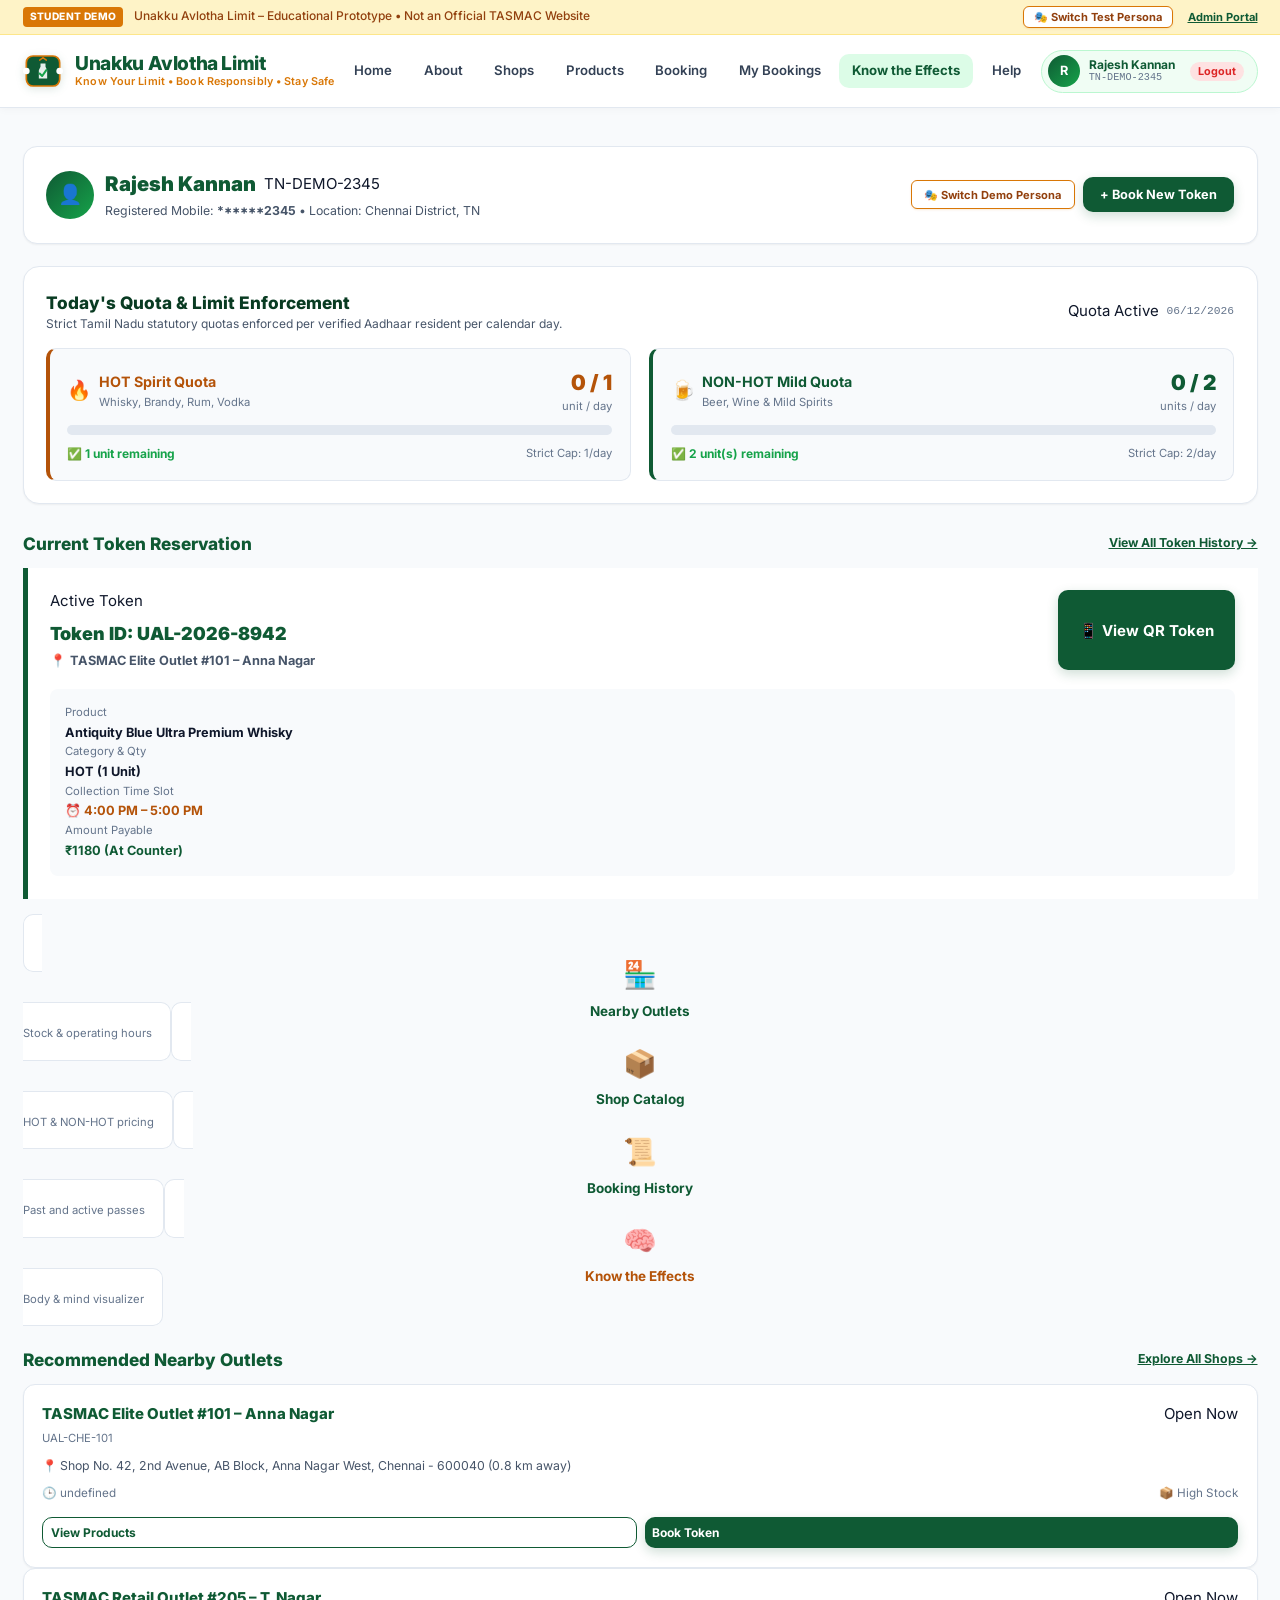
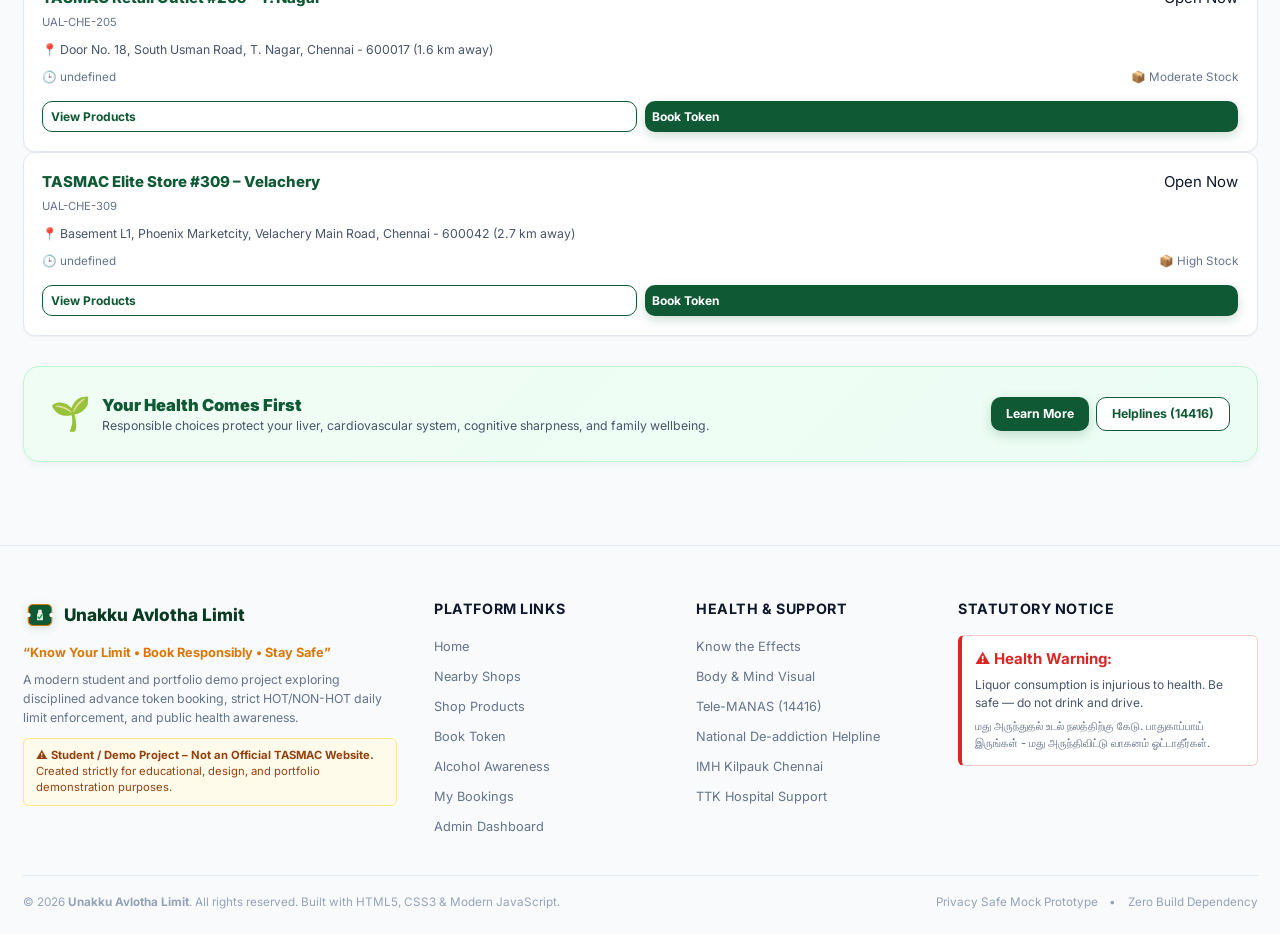
==== Projecttasmac/dashboard.html @ 0e73d9af "update" ====
<!DOCTYPE html>
<html lang="en">
<head>
  <meta charset="UTF-8">
  <meta name="viewport" content="width=device-width, initial-scale=1.0">
  <title>Resident Dashboard • Unakku Avlotha Limit</title>
  <meta name="description" content="Manage daily alcohol quotas, active collection tokens, and nearby TASMAC shops.">
  <link rel="preconnect" href="https://fonts.googleapis.com">
  <link rel="preconnect" href="https://fonts.gstatic.com" crossorigin>
  <link href="https://fonts.googleapis.com/css2?family=Inter:wght@400;500;600;700;800;900&display=swap" rel="stylesheet">
  <link rel="stylesheet" href="css/style.css">
  <link rel="icon" href="data:image/svg+xml,<svg xmlns=%22http://www.w3.org/2000/svg%22 viewBox=%220 0 48 48%22><rect width=%2248%22 height=%2248%22 rx=%2210%22 fill=%22%230f5a34%22/><path d=%22M21 15 H27 V19 L29 23 V33 H19 V23 L21 19 Z%22 fill=%22white%22/><path d=%22M20 27 L23 30 L28 23%22 stroke=%22%2316a34a%22 stroke-width=%223%22 fill=%22none%22/></svg>">
</head>
<body style="background:var(--bg-page);">
  <div id="headerMount"></div>

  <main style="padding:2.5rem 0 3.5rem;">
    <div class="container">
      
      <!-- Resident Profile Hero Bar -->
      <div class="card" style="padding:1.5rem; background:#ffffff; border-radius:14px; border:1px solid #e2e8f0; margin-bottom:1.5rem; box-shadow:var(--shadow-sm);">
        <div class="flex justify-between items-center flex-wrap gap-3">
          <div class="flex items-center gap-3">
            <div class="user-pill-avatar" style="width:48px; height:48px; font-size:1.3rem;">
              👤
            </div>
            <div>
              <div class="flex items-center gap-2">
                <h1 style="font-size:1.35rem; font-weight:900; color:#0f5a34;" id="dashCustName">Loading Resident...</h1>
                <span class="mono-text badge badge-info" id="dashCustId">TN-DEMO-1234</span>
              </div>
              <p style="font-size:0.82rem; color:var(--text-secondary); margin-top:0.15rem;">
                Registered Mobile: <strong id="dashCustPhone">******4521</strong> • Location: <span id="dashCustLocation">Chennai District</span>
              </p>
            </div>
          </div>

          <div class="flex items-center gap-2">
            <button class="btn-persona-quick" onclick="UalUI.openPersonaModal()" style="padding:0.45rem 0.85rem;">
              🎭 Switch Demo Persona
            </button>
            <a href="booking.html" class="btn-primary" style="font-size:0.85rem; padding:0.5rem 1.15rem;">
              + Book New Token
            </a>
          </div>
        </div>
      </div>

      <!-- Live Daily Limits Meter & Restriction Card -->
      <div id="limitMetersContainer" style="margin-bottom:1.75rem;"></div>

      <!-- Active Booking / QR Token Card -->
      <div style="margin-bottom:2.25rem;">
        <div class="flex justify-between items-center" style="margin-bottom:0.75rem;">
          <h2 style="font-size:1.15rem; font-weight:800; color:#0f5a34;">Current Token Reservation</h2>
          <a href="history.html" style="font-size:0.82rem; color:#0f5a34; font-weight:700; text-decoration:underline;">
            View All Token History →
          </a>
        </div>
        <div id="activeBookingContainer"></div>
      </div>

      <!-- Quick Action Navigation Tiles -->
      <div class="grid grid-cols-2 md:grid-cols-4 gap-3" style="margin-bottom:2.5rem;">
        <a href="shops.html" class="card" style="padding:1.25rem; text-align:center; background:#ffffff; border:1px solid #e2e8f0; border-radius:10px; transition:transform 0.15s ease;">
          <div style="font-size:1.8rem; margin-bottom:0.35rem;">🏪</div>
          <strong style="font-size:0.9rem; color:#0f5a34; display:block;">Nearby Outlets</strong>
          <span style="font-size:0.75rem; color:var(--text-muted);">Stock & operating hours</span>
        </a>

        <a href="products.html" class="card" style="padding:1.25rem; text-align:center; background:#ffffff; border:1px solid #e2e8f0; border-radius:10px; transition:transform 0.15s ease;">
          <div style="font-size:1.8rem; margin-bottom:0.35rem;">📦</div>
          <strong style="font-size:0.9rem; color:#0f5a34; display:block;">Shop Catalog</strong>
          <span style="font-size:0.75rem; color:var(--text-muted);">HOT & NON-HOT pricing</span>
        </a>

        <a href="history.html" class="card" style="padding:1.25rem; text-align:center; background:#ffffff; border:1px solid #e2e8f0; border-radius:10px; transition:transform 0.15s ease;">
          <div style="font-size:1.8rem; margin-bottom:0.35rem;">📜</div>
          <strong style="font-size:0.9rem; color:#0f5a34; display:block;">Booking History</strong>
          <span style="font-size:0.75rem; color:var(--text-muted);">Past and active passes</span>
        </a>

        <a href="awareness.html" class="card" style="padding:1.25rem; text-align:center; background:#ffffff; border:1px solid #e2e8f0; border-radius:10px; transition:transform 0.15s ease;">
          <div style="font-size:1.8rem; margin-bottom:0.35rem;">🧠</div>
          <strong style="font-size:0.9rem; color:#b45309; display:block;">Know the Effects</strong>
          <span style="font-size:0.75rem; color:var(--text-muted);">Body & mind visualizer</span>
        </a>
      </div>

      <!-- Recommended Nearby Outlets -->
      <div style="margin-bottom:2rem;">
        <div class="flex justify-between items-center" style="margin-bottom:0.75rem;">
          <h2 style="font-size:1.15rem; font-weight:800; color:#0f5a34;">Recommended Nearby Outlets</h2>
          <a href="shops.html" style="font-size:0.82rem; color:#0f5a34; font-weight:700; text-decoration:underline;">
            Explore All Shops →
          </a>
        </div>
        <div class="grid grid-cols-1 md:grid-cols-3 gap-3" id="dashNearbyShops"></div>
      </div>

      <!-- Health First Banner -->
      <div class="health-first-banner">
        <div class="flex items-center gap-3">
          <span style="font-size:2.2rem;">🌱</span>
          <div>
            <h3 style="font-size:1.1rem; font-weight:900; color:#0f5a34;">Your Health Comes First</h3>
            <p style="font-size:0.82rem; color:var(--text-secondary); line-height:1.45;">
              Responsible choices protect your liver, cardiovascular system, cognitive sharpness, and family wellbeing.
            </p>
          </div>
        </div>
        <div class="flex gap-2">
          <a href="awareness.html" class="btn-primary" style="font-size:0.82rem; padding:0.5rem 1rem;">
            Learn More
          </a>
          <button class="btn-outline" onclick="openHealthResourcesModal()" style="font-size:0.82rem; padding:0.5rem 1rem;">
            Helplines (14416)
          </button>
        </div>
      </div>

    </div>
  </main>

  <div id="footerMount"></div>

  <!-- Scripts -->
  <script src="js/qrcode.min.js"></script>
  <script src="js/common.js"></script>
  <script src="js/dashboard.js"></script>
  <script src="js/awareness.js"></script>
</body>
</html>
---- Projecttasmac/css/style.css ----
/**
 * Tamil Nadu TASMAC Smart Booking & Limit Management System
 * Modern Light-Theme Design System & Stylesheet
 */

:root {
  --primary: #0f5a34;
  --primary-dark: #093b22;
  --primary-light: #16a34a;
  --primary-subtle: #f0fdf4;
  --primary-border: #bbf7d0;

  --accent-gold: #b45309;
  --accent-gold-light: #fef3c7;
  --accent-gold-border: #fde68a;

  --danger: #dc2626;
  --danger-light: #fef2f2;
  --danger-border: #fecaca;

  --warning: #d97706;
  --warning-light: #fffbeb;
  --warning-border: #fde68a;

  --info: #0284c7;
  --info-light: #f0f9ff;
  --info-border: #bae6fd;

  --bg-page: #f8fafc;
  --bg-card: #ffffff;
  --bg-muted: #f1f5f9;
  --bg-hover: #f8fafc;

  --text-primary: #0f172a;
  --text-secondary: #475569;
  --text-muted: #64748b;
  --text-inverse: #ffffff;

  --border-light: #e2e8f0;
  --border-focus: #0f5a34;

  --shadow-sm: 0 1px 2px 0 rgb(0 0 0 / 0.05);
  --shadow-md: 0 4px 6px -1px rgb(0 0 0 / 0.08), 0 2px 4px -2px rgb(0 0 0 / 0.05);
  --shadow-lg: 0 10px 15px -3px rgb(0 0 0 / 0.08), 0 4px 6px -4px rgb(0 0 0 / 0.04);
  --shadow-xl: 0 20px 25px -5px rgb(0 0 0 / 0.1), 0 8px 10px -6px rgb(0 0 0 / 0.05);

  --radius-sm: 6px;
  --radius-md: 10px;
  --radius-lg: 16px;
  --radius-full: 9999px;

  --font-family: 'Inter', system-ui, -apple-system, BlinkMacSystemFont, 'Segoe UI', Roboto, Oxygen, Ubuntu, Cantarell, sans-serif;
  --header-height: 72px;
}

*, *::before, *::after {
  box-sizing: border-box;
  margin: 0;
  padding: 0;
}

html {
  font-family: var(--font-family);
  font-size: 15px;
  color: var(--text-primary);
  background-color: var(--bg-page);
  scroll-behavior: smooth;
  -webkit-text-size-adjust: 100%;
  overflow-x: hidden;
  width: 100%;
}

body {
  min-height: 100vh;
  display: flex;
  flex-direction: column;
  line-height: 1.5;
  background: var(--bg-page);
  overflow-x: hidden;
  width: 100%;
}

a {
  color: inherit;
  text-decoration: none;
}

button, input, select, textarea {
  font-family: inherit;
  font-size: inherit;
}

button {
  cursor: pointer;
  border: none;
  background: none;
}

img {
  max-width: 100%;
  height: auto;
  display: block;
}

/* ================= UTILITIES ================= */
.container {
  width: 100%;
  max-width: 1280px;
  margin-left: auto;
  margin-right: auto;
  padding-left: 1.5rem;
  padding-right: 1.5rem;
  box-sizing: border-box;
}

@media (max-width: 768px) {
  .container {
    padding-left: 1rem;
    padding-right: 1rem;
  }
}

.flex { display: flex; }
.items-center { align-items: center; }
.justify-between { justify-content: space-between; }
.justify-center { justify-content: center; }
.gap-1 { gap: 0.25rem; }
.gap-2 { gap: 0.5rem; }
.gap-3 { gap: 0.75rem; }
.gap-4 { gap: 1rem; }
.gap-6 { gap: 1.5rem; }
.hidden { display: none !important; }

/* ================= GOVT STRIP ================= */
.govt-top-strip {
  background: #093b22;
  color: #e2e8f0;
  font-size: 0.8rem;
  padding: 0.35rem 0;
  border-bottom: 1px solid rgba(255, 255, 255, 0.1);
  position: relative;
  z-index: 101;
}

.govt-top-strip .container {
  display: flex;
  justify-content: space-between;
  align-items: center;
  flex-wrap: wrap;
  gap: 0.5rem;
}

.govt-tagline {
  display: flex;
  align-items: center;
  gap: 0.5rem;
  font-weight: 500;
  color: #fef3c7;
}

.govt-helpline {
  display: flex;
  align-items: center;
  gap: 1rem;
}

.helpline-pill {
  background: rgba(255, 255, 255, 0.15);
  padding: 0.15rem 0.5rem;
  border-radius: var(--radius-sm);
  font-size: 0.75rem;
  font-weight: 600;
}

/* ================= MAIN HEADER & NAV ================= */
.main-header {
  width: 100%;
  background: var(--bg-card);
  border-bottom: 1px solid var(--border-light);
  box-shadow: var(--shadow-sm);
  position: sticky;
  top: 0;
  z-index: 100;
}

.nav-container {
  display: flex;
  align-items: center;
  justify-content: space-between;
  min-height: var(--header-height);
  padding-top: 0.35rem;
  padding-bottom: 0.35rem;
  gap: 0.75rem;
  position: relative;
  width: 100%;
  box-sizing: border-box;
}

.brand-logo-area {
  display: flex;
  align-items: center;
  gap: 0.75rem;
  cursor: pointer;
  flex-shrink: 0;
  user-select: none;
}

.emblem-icon {
  width: 40px;
  height: 40px;
  background: linear-gradient(135deg, #0f5a34 0%, #16a34a 100%);
  color: #fff;
  border-radius: var(--radius-md);
  display: flex;
  align-items: center;
  justify-content: center;
  box-shadow: 0 2px 6px rgba(15, 90, 52, 0.25);
  font-weight: 800;
  font-size: 1.05rem;
  border: 1.5px solid #d97706;
  flex-shrink: 0;
}

.brand-text {
  display: flex;
  flex-direction: column;
  justify-content: center;
  line-height: 1.2;
}

.brand-title {
  font-size: 1.12rem;
  font-weight: 800;
  color: var(--primary);
  letter-spacing: -0.02em;
  line-height: 1.2;
  white-space: nowrap;
}

.brand-sub {
  font-size: 0.68rem;
  font-weight: 700;
  color: var(--accent-gold);
  text-transform: uppercase;
  letter-spacing: 0.03em;
  white-space: nowrap;
  line-height: 1.2;
}

.brand-tamil {
  font-size: 0.66rem;
  color: var(--text-muted);
  white-space: nowrap;
  line-height: 1.2;
}

/* Nav Menu */
.nav-links {
  display: flex;
  align-items: center;
  gap: 0.2rem;
  list-style: none;
  margin: 0;
  padding: 0;
  flex-shrink: 1;
}

.nav-item {
  position: relative;
  flex-shrink: 0;
}

.nav-link {
  display: inline-flex;
  align-items: center;
  justify-content: center;
  height: 36px;
  gap: 0.35rem;
  padding: 0 0.55rem;
  border-radius: var(--radius-sm);
  font-weight: 600;
  font-size: 0.82rem;
  color: var(--text-secondary);
  transition: all 0.15s ease;
  white-space: nowrap;
  position: relative;
  border: 1px solid transparent;
}

.nav-link:hover {
  color: var(--primary);
  background: var(--primary-subtle);
}

.nav-link.active {
  color: var(--primary);
  background: var(--primary-subtle);
  font-weight: 700;
}

.nav-link.active::after {
  content: '';
  position: absolute;
  bottom: 0;
  left: 0.55rem;
  right: 0.55rem;
  height: 2.5px;
  background: var(--primary);
  border-radius: 2px;
}

.nav-right-actions {
  display: flex;
  align-items: center;
  gap: 0.5rem;
  flex-shrink: 0;
}

/* District Quick Selector in Header */
.location-quick-badge {
  display: inline-flex;
  align-items: center;
  gap: 0.35rem;
  background: var(--bg-muted);
  border: 1px solid var(--border-light);
  height: 36px;
  padding: 0 0.75rem;
  border-radius: var(--radius-full);
  font-size: 0.78rem;
  font-weight: 600;
  color: var(--text-secondary);
  cursor: pointer;
  white-space: nowrap;
  transition: background 0.15s, border-color 0.15s;
  box-sizing: border-box;
}

.location-quick-badge:hover {
  background: #e2e8f0;
  border-color: #cbd5e1;
}

.location-quick-badge svg {
  color: var(--primary);
  flex-shrink: 0;
}

.location-text-short {
  display: none;
}

/* Persona Test Bar */
.persona-selector-btn {
  display: inline-flex;
  align-items: center;
  gap: 0.35rem;
  background: var(--accent-gold-light);
  border: 1px solid var(--accent-gold-border);
  color: var(--accent-gold);
  height: 36px;
  padding: 0 0.75rem;
  border-radius: var(--radius-full);
  font-size: 0.78rem;
  font-weight: 600;
  cursor: pointer;
  white-space: nowrap;
  transition: background 0.15s, border-color 0.15s;
  box-sizing: border-box;
}

.persona-selector-btn:hover {
  background: #fde68a;
}

/* User Pill & Auth Buttons */
.btn-login {
  background: var(--primary);
  color: white;
  font-weight: 600;
  height: 36px;
  padding: 0 0.95rem;
  border-radius: var(--radius-full);
  font-size: 0.82rem;
  display: inline-flex;
  align-items: center;
  gap: 0.45rem;
  box-shadow: var(--shadow-sm);
  white-space: nowrap;
  transition: background 0.15s;
  box-sizing: border-box;
}

.btn-login:hover {
  background: var(--primary-dark);
}

.user-profile-pill {
  display: inline-flex;
  align-items: center;
  gap: 0.45rem;
  height: 36px;
  padding: 0 0.6rem 0 0.35rem;
  background: var(--bg-muted);
  border: 1px solid var(--border-light);
  border-radius: var(--radius-full);
  cursor: pointer;
  white-space: nowrap;
  transition: all 0.15s;
  box-sizing: border-box;
}

.user-profile-pill:hover {
  border-color: var(--primary);
}

.user-avatar {
  width: 28px;
  height: 28px;
  border-radius: var(--radius-full);
  background: var(--primary-subtle);
  color: var(--primary);
  display: flex;
  align-items: center;
  justify-content: center;
  font-weight: 700;
  font-size: 0.78rem;
  flex-shrink: 0;
}

.user-info-text {
  display: flex;
  flex-direction: column;
  text-align: left;
  line-height: 1.15;
  justify-content: center;
}

.user-name-text {
  font-size: 0.8rem;
  font-weight: 700;
  color: var(--text-primary);
  white-space: nowrap;
}

.user-aadhaar-masked {
  font-size: 0.66rem;
  color: var(--text-muted);
  font-family: monospace;
  white-space: nowrap;
}

.btn-logout-pill {
  padding: 0.2rem 0.55rem;
  font-size: 0.72rem;
  font-weight: 700;
  height: 24px;
  display: inline-flex;
  align-items: center;
  justify-content: center;
  border-radius: var(--radius-full);
  margin-left: 0.25rem;
  background: #e2e8f0;
  color: var(--text-secondary);
  transition: all 0.15s;
}

.btn-logout-pill:hover {
  background: #fee2e2;
  color: var(--danger);
}

.btn-admin-switch {
  background: #0f172a;
  color: #f8fafc;
  height: 36px;
  padding: 0 0.75rem;
  border-radius: var(--radius-full);
  font-size: 0.76rem;
  font-weight: 600;
  display: inline-flex;
  align-items: center;
  gap: 0.35rem;
  white-space: nowrap;
  transition: background 0.15s;
  box-sizing: border-box;
}

.btn-admin-switch:hover {
  background: #1e293b;
}

.btn-menu-toggle {
  display: none;
  align-items: center;
  justify-content: center;
  width: 36px;
  height: 36px;
  border-radius: var(--radius-full);
  border: 1px solid var(--border-light);
  background: var(--bg-muted);
  color: var(--text-primary);
  cursor: pointer;
  flex-shrink: 0;
  transition: background 0.15s, border-color 0.15s;
  box-sizing: border-box;
}

.btn-menu-toggle:hover {
  background: #e2e8f0;
  border-color: #cbd5e1;
}

/* ================= BANNER NOTICES ================= */
.restriction-banner {
  background: var(--danger-light);
  border-bottom: 1px solid var(--danger-border);
  color: #991b1b;
  padding: 0.75rem 0;
  font-size: 0.88rem;
}

.restriction-banner .container {
  display: flex;
  align-items: center;
  justify-content: space-between;
  flex-wrap: wrap;
  gap: 0.75rem;
}

.restriction-left {
  display: flex;
  align-items: center;
  gap: 0.6rem;
  font-weight: 600;
}

.btn-view-case {
  background: #991b1b;
  color: white;
  padding: 0.25rem 0.75rem;
  border-radius: var(--radius-sm);
  font-size: 0.78rem;
  font-weight: 600;
}

/* ================= HERO SECTION ================= */
.hero-section {
  background: linear-gradient(180deg, #ffffff 0%, #f0fdf4 100%);
  border-bottom: 1px solid var(--border-light);
  padding: 2.75rem 0 2.25rem;
  position: relative;
  overflow: hidden;
}

.hero-grid {
  display: grid;
  grid-template-columns: 1.2fr 0.8fr;
  gap: 2.5rem;
  align-items: center;
}

.hero-badge-row {
  display: flex;
  align-items: center;
  gap: 0.75rem;
  margin-bottom: 1rem;
  flex-wrap: wrap;
}

.gov-badge {
  background: #0f5a34;
  color: #ffffff;
  padding: 0.25rem 0.65rem;
  border-radius: var(--radius-full);
  font-size: 0.72rem;
  font-weight: 700;
  letter-spacing: 0.05em;
  text-transform: uppercase;
  display: inline-flex;
  align-items: center;
  gap: 0.35rem;
}

.sub-badge {
  background: #fef3c7;
  color: #92400e;
  border: 1px solid #fde68a;
  padding: 0.25rem 0.65rem;
  border-radius: var(--radius-full);
  font-size: 0.72rem;
  font-weight: 700;
}

.hero-title {
  font-size: 2.4rem;
  font-weight: 800;
  line-height: 1.18;
  color: #0f2416;
  margin-bottom: 0.85rem;
  letter-spacing: -0.02em;
}

.hero-title span {
  color: var(--primary);
  background: linear-gradient(90deg, #0f5a34 0%, #15803d 100%);
  -webkit-background-clip: text;
  -webkit-text-fill-color: transparent;
}

.hero-description {
  font-size: 1.05rem;
  color: var(--text-secondary);
  line-height: 1.6;
  margin-bottom: 1.75rem;
  max-width: 580px;
}

.hero-actions-container {
  display: flex;
  flex-direction: column;
  gap: 0.75rem;
  margin-bottom: 1.75rem;
}

.hero-primary-actions {
  display: flex;
  align-items: center;
  gap: 0.75rem;
  flex-wrap: wrap;
}

.hero-quick-shortcuts {
  display: flex;
  align-items: center;
  gap: 0.5rem;
  flex-wrap: wrap;
}

.hero-pill-btn {
  display: inline-flex;
  align-items: center;
  gap: 0.4rem;
  padding: 0.35rem 0.75rem;
  font-size: 0.8rem;
  font-weight: 600;
  color: var(--text-secondary);
  background: var(--bg-card);
  border: 1px solid var(--border-light);
  border-radius: var(--radius-full);
  cursor: pointer;
  transition: all 0.15s ease;
  white-space: nowrap;
}

.hero-pill-btn:hover {
  background: var(--bg-muted);
  border-color: var(--primary);
  color: var(--primary);
}

.hero-pill-accent {
  background: #f0fdf4;
  border-color: var(--primary-border);
  color: var(--primary);
  font-weight: 700;
}

.hero-pill-accent:hover {
  background: #dcfce7;
}

.hero-actions-row {
  display: flex;
  align-items: center;
  gap: 1rem;
  flex-wrap: wrap;
  margin-bottom: 1.75rem;
}

.btn-primary {
  background: var(--primary);
  color: white;
  font-weight: 700;
  padding: 0.7rem 1.4rem;
  border-radius: var(--radius-md);
  display: inline-flex;
  align-items: center;
  gap: 0.5rem;
  box-shadow: 0 4px 12px rgba(15, 90, 52, 0.2);
  transition: all 0.15s;
  white-space: nowrap;
}

.btn-primary:hover {
  background: var(--primary-dark);
  transform: translateY(-1px);
}

.btn-outline {
  background: white;
  color: var(--primary);
  border: 1.5px solid var(--primary);
  font-weight: 700;
  padding: 0.68rem 1.35rem;
  border-radius: var(--radius-md);
  display: inline-flex;
  align-items: center;
  gap: 0.5rem;
  transition: all 0.15s;
  white-space: nowrap;
}

.btn-outline:hover {
  background: var(--primary-subtle);
}

.hero-stats-row {
  display: flex;
  flex-wrap: wrap;
  gap: 1.75rem;
  border-top: 1px solid var(--border-light);
  padding-top: 1.25rem;
}

.stat-item {
  display: flex;
  flex-direction: column;
  min-width: 110px;
}

.stat-number {
  font-size: 1.4rem;
  font-weight: 800;
  color: var(--primary);
  line-height: 1.2;
}

.stat-label {
  font-size: 0.78rem;
  color: var(--text-muted);
  font-weight: 600;
  margin-top: 0.15rem;
}

/* Hero Right: Live Limit Card Preview */
.hero-card-preview {
  background: #ffffff;
  border-radius: var(--radius-lg);
  border: 1px solid var(--border-light);
  box-shadow: var(--shadow-xl);
  padding: 1.75rem;
  position: relative;
}

.preview-card-header {
  display: flex;
  align-items: center;
  justify-content: space-between;
  margin-bottom: 1.25rem;
  padding-bottom: 1rem;
  border-bottom: 1px solid var(--border-light);
}

.preview-card-title {
  font-size: 1.05rem;
  font-weight: 800;
  color: var(--text-primary);
  display: flex;
  align-items: center;
  gap: 0.5rem;
}

.status-indicator-pill {
  padding: 0.2rem 0.6rem;
  border-radius: var(--radius-full);
  font-size: 0.72rem;
  font-weight: 700;
  text-transform: uppercase;
}

.status-active {
  background: #dcfce7;
  color: #15803d;
}

.status-warning {
  background: #fef3c7;
  color: #b45309;
}

.status-restricted {
  background: #fee2e2;
  color: #b91c1c;
}

/* ================= LIMIT PROGRESS GAUGES ================= */
.limit-meter-grid {
  display: flex;
  flex-direction: column;
  gap: 1.25rem;
}

.meter-card {
  background: var(--bg-muted);
  border-radius: var(--radius-md);
  padding: 1rem;
  border: 1px solid var(--border-light);
}

.meter-header {
  display: flex;
  justify-content: space-between;
  align-items: center;
  margin-bottom: 0.5rem;
}

.meter-title {
  font-size: 0.88rem;
  font-weight: 700;
  color: var(--text-primary);
  display: flex;
  align-items: center;
  gap: 0.4rem;
}

.meter-values {
  font-size: 0.82rem;
  font-weight: 700;
  color: var(--text-secondary);
}

.meter-values span.highlight {
  color: var(--primary);
  font-size: 0.95rem;
}

.progress-bar-bg {
  width: 100%;
  height: 8px;
  background: #e2e8f0;
  border-radius: var(--radius-full);
  overflow: hidden;
  margin-bottom: 0.5rem;
}

.progress-bar-fill {
  height: 100%;
  background: linear-gradient(90deg, #16a34a, #0f5a34);
  border-radius: var(--radius-full);
  transition: width 0.4s ease;
}

.progress-bar-fill.warning {
  background: linear-gradient(90deg, #f59e0b, #d97706);
}

.progress-bar-fill.danger {
  background: linear-gradient(90deg, #ef4444, #dc2626);
}

.meter-subtext {
  display: flex;
  justify-content: space-between;
  align-items: center;
  font-size: 0.74rem;
  color: var(--text-secondary);
  line-height: 1.4;
  gap: 0.5rem;
}

.meter-subtext-detail {
  display: flex;
  align-items: center;
  font-size: 0.70rem;
  color: var(--text-muted);
  margin-top: 0.35rem;
  padding-top: 0.35rem;
  border-top: 1px dashed var(--border-light);
  line-height: 1.3;
}

.limit-warning-box {
  background: #fee2e2;
  border: 1px solid #fca5a5;
  border-radius: var(--radius-sm);
  padding: 0.65rem 0.85rem;
  color: #991b1b;
  font-size: 0.82rem;
  font-weight: 600;
  display: flex;
  align-items: center;
  gap: 0.5rem;
  margin-top: 0.5rem;
}

/* ================= SECTION COMMON ================= */
.section {
  padding: 2.75rem 0;
}

.section-header {
  display: flex;
  justify-content: space-between;
  align-items: flex-end;
  margin-bottom: 1.75rem;
  flex-wrap: wrap;
  gap: 1rem;
}

.section-header-left {
  display: flex;
  flex-direction: column;
}

.section-eyebrow {
  font-size: 0.75rem;
  font-weight: 700;
  text-transform: uppercase;
  letter-spacing: 0.08em;
  color: var(--accent-gold);
  margin-bottom: 0.25rem;
}

.section-title {
  font-size: 1.75rem;
  font-weight: 800;
  color: var(--text-primary);
  line-height: 1.25;
}

.section-subtitle {
  font-size: 0.95rem;
  color: var(--text-secondary);
  margin-top: 0.25rem;
}

/* Filter Controls Bar */
.filter-bar {
  background: white;
  border: 1px solid var(--border-light);
  border-radius: var(--radius-lg);
  padding: 1rem 1.25rem;
  margin-bottom: 2rem;
  box-shadow: var(--shadow-sm);
  display: flex;
  align-items: center;
  justify-content: space-between;
  gap: 1rem;
  flex-wrap: wrap;
}

.filter-group {
  display: flex;
  align-items: center;
  gap: 0.75rem;
  flex-wrap: wrap;
}

.search-input-box {
  position: relative;
  min-width: 280px;
}

.search-input-box input {
  width: 100%;
  padding: 0.6rem 0.85rem 0.6rem 2.4rem;
  border: 1px solid var(--border-light);
  border-radius: var(--radius-md);
  background: var(--bg-page);
  font-size: 0.88rem;
  outline: none;
  transition: border-color 0.15s;
}

.search-input-box input:focus {
  border-color: var(--primary);
  background: white;
}

.search-icon {
  position: absolute;
  left: 0.75rem;
  top: 50%;
  transform: translateY(-50%);
  color: var(--text-muted);
  pointer-events: none;
}

.select-control {
  padding: 0.6rem 2.2rem 0.6rem 0.85rem;
  border: 1px solid var(--border-light);
  border-radius: var(--radius-md);
  background: white url("data:image/svg+xml,%3Csvg xmlns='http://www.w3.org/2000/svg' width='12' height='12' viewBox='0 0 24 24' fill='none' stroke='%23475569' stroke-width='2' stroke-linecap='round' stroke-linejoin='round'%3E%3Cpath d='m6 9 6 6 6-6'/%3E%3C/svg%3E") no-repeat right 0.75rem center;
  font-size: 0.88rem;
  font-weight: 500;
  color: var(--text-primary);
  outline: none;
  cursor: pointer;
  appearance: none;
}

.select-control:focus {
  border-color: var(--primary);
}

.btn-filter-action {
  display: flex;
  align-items: center;
  gap: 0.4rem;
  padding: 0.6rem 1rem;
  border: 1px solid var(--border-light);
  background: white;
  border-radius: var(--radius-md);
  font-size: 0.85rem;
  font-weight: 600;
  color: var(--text-secondary);
  transition: all 0.15s;
}

.btn-filter-action:hover, .btn-filter-action.active {
  background: var(--primary-subtle);
  border-color: var(--primary);
  color: var(--primary);
}

/* Category Tabs */
.category-pills-row {
  display: flex;
  align-items: center;
  gap: 0.5rem;
  margin-bottom: 1.5rem;
  overflow-x: auto;
  padding-bottom: 0.5rem;
}

.category-pill {
  padding: 0.5rem 1.15rem;
  border-radius: var(--radius-full);
  background: white;
  border: 1px solid var(--border-light);
  font-size: 0.85rem;
  font-weight: 600;
  color: var(--text-secondary);
  white-space: nowrap;
  cursor: pointer;
  transition: all 0.15s;
}

.category-pill:hover {
  background: var(--bg-muted);
}

.category-pill.active {
  background: var(--primary);
  color: white;
  border-color: var(--primary);
  box-shadow: 0 2px 6px rgba(15, 90, 52, 0.2);
}

/* ================= SHOP CARDS GRID ================= */
.shops-grid {
  display: grid;
  grid-template-columns: repeat(auto-fill, minmax(350px, 1fr));
  gap: 1.5rem;
}

.shop-card {
  background: white;
  border: 1px solid var(--border-light);
  border-radius: var(--radius-lg);
  padding: 1.5rem;
  box-shadow: var(--shadow-sm);
  display: flex;
  flex-direction: column;
  transition: transform 0.15s, box-shadow 0.15s, border-color 0.15s;
  position: relative;
}

.shop-card:hover {
  transform: translateY(-2px);
  box-shadow: var(--shadow-lg);
  border-color: #cbd5e1;
}

.shop-card-top {
  display: flex;
  justify-content: space-between;
  align-items: flex-start;
  margin-bottom: 0.75rem;
}

.shop-id-badge {
  background: var(--primary-subtle);
  color: var(--primary);
  font-weight: 700;
  font-size: 0.72rem;
  padding: 0.2rem 0.55rem;
  border-radius: var(--radius-sm);
  font-family: monospace;
  letter-spacing: 0.05em;
}

.shop-distance-badge {
  display: flex;
  align-items: center;
  gap: 0.25rem;
  font-size: 0.75rem;
  font-weight: 700;
  color: var(--accent-gold);
  background: var(--accent-gold-light);
  padding: 0.2rem 0.55rem;
  border-radius: var(--radius-full);
}

.shop-name {
  font-size: 1.15rem;
  font-weight: 800;
  color: var(--text-primary);
  margin-bottom: 0.35rem;
  line-height: 1.3;
}

.shop-address {
  font-size: 0.85rem;
  color: var(--text-secondary);
  margin-bottom: 1rem;
  line-height: 1.45;
  flex-grow: 1;
}

.shop-meta-list {
  display: flex;
  flex-direction: column;
  gap: 0.4rem;
  padding: 0.75rem 0;
  border-top: 1px solid var(--border-light);
  border-bottom: 1px solid var(--border-light);
  margin-bottom: 1.15rem;
  font-size: 0.82rem;
}

.shop-meta-row {
  display: flex;
  align-items: center;
  justify-content: space-between;
  color: var(--text-secondary);
}

.shop-meta-row .label {
  display: flex;
  align-items: center;
  gap: 0.35rem;
  color: var(--text-muted);
}

.shop-status-badge {
  display: inline-flex;
  align-items: center;
  gap: 0.3rem;
  font-weight: 700;
  font-size: 0.75rem;
}

.shop-status-badge.open {
  color: #15803d;
}

.shop-status-badge.closed {
  color: #b91c1c;
}

.shop-card-actions {
  display: grid;
  grid-template-columns: 1fr 1fr;
  gap: 0.75rem;
}

.btn-shop-view {
  background: var(--bg-muted);
  color: var(--text-primary);
  font-weight: 700;
  padding: 0.65rem 0.75rem;
  border-radius: var(--radius-md);
  text-align: center;
  font-size: 0.85rem;
  transition: background 0.15s;
}

.btn-shop-view:hover {
  background: #e2e8f0;
}

.btn-shop-book {
  background: var(--primary);
  color: white;
  font-weight: 700;
  padding: 0.65rem 0.75rem;
  border-radius: var(--radius-md);
  text-align: center;
  font-size: 0.85rem;
  box-shadow: var(--shadow-sm);
  transition: background 0.15s;
}

.btn-shop-book:hover {
  background: var(--primary-dark);
}

/* ================= PRODUCT CARDS GRID ================= */
.products-grid {
  display: grid;
  grid-template-columns: repeat(auto-fill, minmax(280px, 1fr));
  gap: 1.5rem;
}

.product-card {
  background: white;
  border: 1px solid var(--border-light);
  border-radius: var(--radius-lg);
  overflow: hidden;
  box-shadow: var(--shadow-sm);
  display: flex;
  flex-direction: column;
  transition: all 0.15s ease;
}

.product-card:hover {
  transform: translateY(-2px);
  box-shadow: var(--shadow-lg);
  border-color: #cbd5e1;
}

.product-image-container {
  height: 190px;
  background: #f1f5f9;
  position: relative;
  overflow: hidden;
}

.product-image-container img {
  width: 100%;
  height: 100%;
  object-fit: cover;
  transition: transform 0.3s ease;
}

.product-card:hover .product-image-container img {
  transform: scale(1.04);
}

.product-badge-cat {
  position: absolute;
  top: 0.75rem;
  left: 0.75rem;
  background: rgba(15, 90, 52, 0.9);
  backdrop-filter: blur(4px);
  color: white;
  font-size: 0.7rem;
  font-weight: 700;
  padding: 0.2rem 0.55rem;
  border-radius: var(--radius-sm);
  text-transform: uppercase;
  letter-spacing: 0.04em;
}

.product-stock-tag {
  position: absolute;
  top: 0.75rem;
  right: 0.75rem;
  background: rgba(255, 255, 255, 0.92);
  backdrop-filter: blur(4px);
  font-size: 0.72rem;
  font-weight: 700;
  padding: 0.2rem 0.55rem;
  border-radius: var(--radius-full);
  color: #15803d;
}

.product-stock-tag.low {
  color: #b45309;
  background: rgba(254, 243, 199, 0.92);
}

.product-stock-tag.out {
  color: #b91c1c;
  background: rgba(254, 226, 226, 0.92);
}

.product-body {
  padding: 1.25rem;
  display: flex;
  flex-direction: column;
  flex-grow: 1;
}

.product-brand-line {
  display: flex;
  justify-content: space-between;
  align-items: center;
  font-size: 0.75rem;
  font-weight: 700;
  color: var(--accent-gold);
  text-transform: uppercase;
  margin-bottom: 0.25rem;
}

.product-name {
  font-size: 1.05rem;
  font-weight: 800;
  color: var(--text-primary);
  margin-bottom: 0.35rem;
  line-height: 1.35;
}

.product-specs-row {
  display: flex;
  align-items: center;
  gap: 0.5rem;
  font-size: 0.78rem;
  color: var(--text-muted);
  margin-bottom: 0.85rem;
  flex-wrap: wrap;
}

.spec-pill {
  background: var(--bg-muted);
  padding: 0.15rem 0.45rem;
  border-radius: var(--radius-sm);
  font-weight: 600;
}

.product-price-row {
  display: flex;
  align-items: baseline;
  justify-content: space-between;
  margin-top: auto;
  padding-top: 0.75rem;
  border-top: 1px solid var(--border-light);
  margin-bottom: 0.85rem;
}

.product-price {
  font-size: 1.3rem;
  font-weight: 800;
  color: var(--text-primary);
}

.mrp-label {
  font-size: 0.7rem;
  font-weight: 600;
  color: var(--text-muted);
  text-transform: uppercase;
}

.user-limit-chip {
  font-size: 0.75rem;
  padding: 0.35rem 0.6rem;
  border-radius: var(--radius-sm);
  margin-bottom: 0.85rem;
  display: flex;
  align-items: center;
  justify-content: space-between;
  background: var(--primary-subtle);
  color: var(--primary);
  border: 1px solid var(--primary-border);
  font-weight: 600;
}

.user-limit-chip.warning {
  background: #fef3c7;
  color: #92400e;
  border-color: #fde68a;
}

.user-limit-chip.blocked {
  background: #fee2e2;
  color: #991b1b;
  border-color: #fecaca;
}

.btn-product-book {
  width: 100%;
  background: var(--primary);
  color: white;
  font-weight: 700;
  padding: 0.65rem;
  border-radius: var(--radius-md);
  font-size: 0.88rem;
  display: flex;
  align-items: center;
  justify-content: center;
  gap: 0.4rem;
  transition: all 0.15s;
}

.btn-product-book:hover:not(:disabled) {
  background: var(--primary-dark);
}

.btn-product-book:disabled {
  background: #cbd5e1;
  color: #64748b;
  cursor: not-allowed;
  box-shadow: none;
}

/* ================= ACTIVE BOOKING PASS CARD ================= */
.booking-pass-card {
  background: #ffffff;
  border-radius: var(--radius-lg);
  border: 2px solid var(--primary-border);
  box-shadow: var(--shadow-lg);
  overflow: hidden;
  margin-bottom: 2rem;
}

.pass-header {
  background: linear-gradient(135deg, #0f5a34 0%, #16a34a 100%);
  color: white;
  padding: 1.25rem 1.75rem;
  display: flex;
  justify-content: space-between;
  align-items: center;
}

.pass-header-left {
  display: flex;
  align-items: center;
  gap: 0.75rem;
}

.pass-id {
  font-family: monospace;
  font-size: 1.1rem;
  font-weight: 800;
  letter-spacing: 0.05em;
}

.pass-body {
  padding: 1.75rem;
  display: grid;
  grid-template-columns: 200px 1fr;
  gap: 2rem;
  align-items: center;
}

.qr-code-box {
  display: flex;
  flex-direction: column;
  align-items: center;
  justify-content: center;
  background: #f8fafc;
  border: 1px solid var(--border-light);
  border-radius: var(--radius-md);
  padding: 1rem;
}

.qr-code-box canvas {
  display: block;
  margin: 0 auto;
  border-radius: var(--radius-sm);
}

.qr-caption {
  font-size: 0.72rem;
  color: var(--text-muted);
  font-weight: 600;
  text-align: center;
  margin-top: 0.5rem;
}

.pass-details-grid {
  display: grid;
  grid-template-columns: 1fr 1fr;
  gap: 1rem;
}

.pass-field {
  display: flex;
  flex-direction: column;
}

.pass-field-label {
  font-size: 0.72rem;
  font-weight: 700;
  color: var(--text-muted);
  text-transform: uppercase;
}

.pass-field-value {
  font-size: 0.95rem;
  font-weight: 700;
  color: var(--text-primary);
}

.pass-instructions-box {
  grid-column: span 2;
  background: #f0fdf4;
  border: 1px dashed var(--primary-border);
  padding: 0.75rem 1rem;
  border-radius: var(--radius-md);
  font-size: 0.8rem;
  color: #166534;
  display: flex;
  align-items: center;
  gap: 0.6rem;
}

/* ================= TABLES & LISTS ================= */
.data-table-container {
  background: white;
  border-radius: var(--radius-lg);
  border: 1px solid var(--border-light);
  box-shadow: var(--shadow-sm);
  overflow-x: auto;
}

.data-table {
  width: 100%;
  border-collapse: collapse;
  text-align: left;
  font-size: 0.88rem;
}

.data-table th {
  background: var(--bg-muted);
  padding: 0.85rem 1rem;
  font-weight: 700;
  color: var(--text-secondary);
  border-bottom: 1px solid var(--border-light);
  font-size: 0.78rem;
  text-transform: uppercase;
  letter-spacing: 0.04em;
}

.data-table td {
  padding: 0.9rem 1rem;
  border-bottom: 1px solid var(--border-light);
  color: var(--text-primary);
}

.data-table tr:last-child td {
  border-bottom: none;
}

.data-table tr:hover {
  background: var(--bg-hover);
}

.status-badge {
  display: inline-flex;
  align-items: center;
  gap: 0.35rem;
  padding: 0.25rem 0.6rem;
  border-radius: var(--radius-full);
  font-size: 0.75rem;
  font-weight: 700;
}

.status-badge.confirmed { background: #e0f2fe; color: #0369a1; }
.status-badge.ready { background: #fef3c7; color: #b45309; }
.status-badge.collected { background: #dcfce7; color: #15803d; }
.status-badge.cancelled { background: #fee2e2; color: #b91c1c; }
.status-badge.expired { background: #f1f5f9; color: #64748b; }

/* ================= MODALS ================= */
.modal-overlay {
  position: fixed;
  inset: 0;
  background: rgba(15, 23, 42, 0.6);
  backdrop-filter: blur(4px);
  z-index: 200;
  display: flex;
  align-items: center;
  justify-content: center;
  padding: 1rem;
  animation: fadeIn 0.2s ease;
}

.modal-dialog {
  background: white;
  border-radius: var(--radius-lg);
  box-shadow: var(--shadow-xl);
  width: 100%;
  max-width: 540px;
  max-height: 90vh;
  overflow-y: auto;
  position: relative;
  animation: slideUp 0.25s ease;
}

.modal-dialog.wide {
  max-width: 780px;
}

.modal-header {
  padding: 1.25rem 1.5rem;
  border-bottom: 1px solid var(--border-light);
  display: flex;
  justify-content: space-between;
  align-items: center;
}

.modal-title {
  font-size: 1.2rem;
  font-weight: 800;
  color: var(--text-primary);
  display: flex;
  align-items: center;
  gap: 0.5rem;
}

.modal-close-btn {
  color: var(--text-muted);
  padding: 0.35rem;
  border-radius: var(--radius-full);
  transition: all 0.15s;
}

.modal-close-btn:hover {
  background: var(--bg-muted);
  color: var(--text-primary);
}

.modal-body {
  padding: 1.5rem;
}

.modal-footer {
  padding: 1rem 1.5rem;
  background: var(--bg-muted);
  border-top: 1px solid var(--border-light);
  display: flex;
  justify-content: flex-end;
  gap: 0.75rem;
}

/* Login/OTP Form Styles */
.otp-digit-inputs {
  display: flex;
  gap: 0.5rem;
  justify-content: center;
  margin: 1.25rem 0;
}

.otp-box {
  width: 46px;
  height: 52px;
  text-align: center;
  font-size: 1.3rem;
  font-weight: 800;
  border: 1.5px solid var(--border-light);
  border-radius: var(--radius-md);
  outline: none;
  background: var(--bg-page);
}

.otp-box:focus {
  border-color: var(--primary);
  background: white;
  box-shadow: 0 0 0 3px rgba(15, 90, 52, 0.15);
}

.demo-account-picker {
  background: var(--bg-muted);
  border-radius: var(--radius-md);
  padding: 1rem;
  margin-top: 1.25rem;
}

.demo-account-title {
  font-size: 0.78rem;
  font-weight: 700;
  text-transform: uppercase;
  color: var(--text-muted);
  margin-bottom: 0.6rem;
}

.demo-user-button {
  width: 100%;
  display: flex;
  justify-content: space-between;
  align-items: center;
  padding: 0.6rem 0.85rem;
  background: white;
  border: 1px solid var(--border-light);
  border-radius: var(--radius-sm);
  margin-bottom: 0.4rem;
  font-size: 0.82rem;
  font-weight: 600;
  transition: all 0.15s;
  text-align: left;
}

.demo-user-button:hover {
  border-color: var(--primary);
  background: var(--primary-subtle);
}

.demo-user-button.restricted:hover {
  border-color: var(--danger);
  background: var(--danger-light);
}

/* ================= ADMIN PORTAL ================= */
.admin-badge {
  background: #0f172a;
  color: #38bdf8;
  padding: 0.2rem 0.5rem;
  border-radius: var(--radius-sm);
  font-size: 0.72rem;
  font-weight: 700;
  letter-spacing: 0.05em;
  text-transform: uppercase;
}

.admin-nav-tabs {
  display: flex;
  gap: 0.5rem;
  border-bottom: 1px solid var(--border-light);
  margin-bottom: 1.5rem;
  overflow-x: auto;
}

.admin-tab-btn {
  padding: 0.65rem 1.15rem;
  font-weight: 700;
  font-size: 0.88rem;
  color: var(--text-secondary);
  border-bottom: 2px solid transparent;
  cursor: pointer;
  white-space: nowrap;
}

.admin-tab-btn:hover {
  color: var(--primary);
}

.admin-tab-btn.active {
  color: var(--primary);
  border-bottom-color: var(--primary);
}

.admin-stats-grid {
  display: grid;
  grid-template-columns: repeat(auto-fit, minmax(220px, 1fr));
  gap: 1rem;
  margin-bottom: 2rem;
}

.admin-stat-card {
  background: white;
  border: 1px solid var(--border-light);
  border-radius: var(--radius-md);
  padding: 1.25rem;
  box-shadow: var(--shadow-sm);
}

.admin-stat-title {
  font-size: 0.78rem;
  font-weight: 700;
  color: var(--text-muted);
  text-transform: uppercase;
}

.admin-stat-val {
  font-size: 1.6rem;
  font-weight: 800;
  color: var(--text-primary);
  margin-top: 0.35rem;
}

/* ================= TOASTS ================= */
.toast-container {
  position: fixed;
  bottom: 20px;
  right: 20px;
  z-index: 300;
  display: flex;
  flex-direction: column;
  gap: 0.6rem;
  pointer-events: none;
}

.toast {
  background: white;
  border: 1px solid var(--border-light);
  border-radius: var(--radius-md);
  padding: 0.85rem 1.15rem;
  box-shadow: var(--shadow-lg);
  font-size: 0.88rem;
  font-weight: 600;
  color: var(--text-primary);
  display: flex;
  align-items: center;
  gap: 0.65rem;
  min-width: 300px;
  max-width: 420px;
  pointer-events: auto;
  animation: slideInRight 0.25s ease;
}

.toast.success { border-left: 4px solid var(--primary); }
.toast.error { border-left: 4px solid var(--danger); }
.toast.warning { border-left: 4px solid var(--warning); }
.toast.info { border-left: 4px solid var(--info); }

/* ================= FOOTER ================= */
.main-footer {
  background: #ffffff;
  border-top: 1px solid var(--border-light);
  padding: 2.5rem 0 1.5rem;
  margin-top: auto;
  color: var(--text-secondary);
  font-size: 0.85rem;
}

.footer-grid {
  display: grid;
  grid-template-columns: 2fr 1fr 1fr 1.5fr;
  gap: 2rem;
  margin-bottom: 2rem;
}

.footer-col-title {
  font-size: 0.95rem;
  font-weight: 800;
  color: var(--text-primary);
  margin-bottom: 0.85rem;
}

.footer-links {
  list-style: none;
  display: flex;
  flex-direction: column;
  gap: 0.4rem;
}

.footer-links a:hover {
  color: var(--primary);
}

.footer-bottom {
  border-top: 1px solid var(--border-light);
  padding-top: 1.25rem;
  display: flex;
  justify-content: space-between;
  align-items: center;
  font-size: 0.78rem;
  color: var(--text-muted);
  flex-wrap: wrap;
  gap: 0.5rem;
}

/* ================= RESPONSIVE ================= */
@media (max-width: 1340px) {
  .brand-tamil {
    display: none;
  }
  .nav-long {
    display: none;
  }
  .user-aadhaar-masked {
    display: none;
  }
  .persona-text-full {
    display: none;
  }
}

@media (max-width: 1100px) {
  .btn-menu-toggle {
    display: inline-flex;
  }
  .nav-links {
    display: none;
    position: absolute;
    top: calc(100% + 6px);
    left: 0;
    right: 0;
    background: #ffffff;
    border: 1px solid var(--border-light);
    border-radius: var(--radius-md);
    box-shadow: var(--shadow-xl);
    flex-direction: column;
    padding: 0.75rem;
    gap: 0.35rem;
    z-index: 200;
  }
  .nav-links.open {
    display: flex;
    animation: navFadeIn 0.2s cubic-bezier(0.16, 1, 0.3, 1);
  }
  .nav-link {
    padding: 0.65rem 1rem;
    font-size: 0.92rem;
    width: 100%;
    height: auto;
    border-radius: var(--radius-sm);
    border: none;
  }
  .nav-link.active::after {
    display: none;
  }
  .nav-long {
    display: inline !important;
  }
}

@media (max-width: 1024px) {
  .hero-grid {
    grid-template-columns: 1fr;
  }
  .user-aadhaar-masked {
    display: none;
  }
  .pass-body {
    grid-template-columns: 1fr;
    text-align: center;
  }
  .pass-details-grid {
    text-align: left;
  }
}

.mobile-only-menu-header {
  display: none !important;
}

@media (max-width: 768px) {
  .mobile-only-menu-header {
    display: block !important;
    padding-bottom: 0.65rem;
    margin-bottom: 0.5rem;
    border-bottom: 1px solid var(--border-light);
  }
  .mobile-menu-tools {
    display: flex;
    flex-wrap: wrap;
    gap: 0.5rem;
  }
  .nav-right-actions .location-quick-badge,
  .nav-right-actions .persona-dropdown-wrapper,
  .nav-right-actions .btn-admin-switch {
    display: none !important;
  }
  .footer-grid {
    grid-template-columns: 1fr 1fr;
  }
  .shops-grid {
    grid-template-columns: 1fr;
  }
  .products-grid {
    grid-template-columns: 1fr 1fr;
  }
  .hero-title {
    font-size: 1.85rem;
  }
  .filter-bar {
    flex-direction: column;
    align-items: stretch;
  }
  .search-input-box {
    min-width: 100%;
  }
  .brand-sub {
    display: none;
  }
  .location-text-full {
    display: none;
  }
  .location-text-short {
    display: inline;
  }
  .persona-selector-btn span {
    font-size: 0.72rem;
  }
  .user-profile-pill {
    padding: 0 !important;
    width: 34px !important;
    height: 34px !important;
    min-width: 34px !important;
    justify-content: center !important;
    border-radius: var(--radius-full);
  }
  .user-info-text {
    display: none !important;
  }
  .btn-logout-pill {
    display: none !important;
  }
  .btn-login {
    padding: 0 !important;
    width: 34px !important;
    height: 34px !important;
    min-width: 34px !important;
    justify-content: center !important;
  }
  .btn-login span {
    display: none !important;
  }
}

@media (max-width: 480px) {
  .brand-title {
    font-size: 1rem;
  }
  .location-quick-badge {
    padding: 0 0.5rem;
  }
  .persona-selector-btn {
    padding: 0 0.5rem;
  }
  .products-grid {
    grid-template-columns: 1fr;
  }
  .footer-grid {
    grid-template-columns: 1fr;
  }
  .pass-details-grid {
    grid-template-columns: 1fr;
  }
  .location-quick-badge span {
    max-width: 90px;
    overflow: hidden;
    text-overflow: ellipsis;
    white-space: nowrap;
  }
  .hero-primary-actions {
    flex-direction: column;
    width: 100%;
  }
  .hero-primary-actions button {
    width: 100%;
    justify-content: center;
  }
  .user-name-text {
    display: none;
  }
}

@keyframes navFadeIn {
  from {
    opacity: 0;
    transform: translateY(-6px);
  }
  to {
    opacity: 1;
    transform: translateY(0);
  }
}

@keyframes fadeIn {
  from { opacity: 0; }
  to { opacity: 1; }
}

@keyframes slideUp {
  from { opacity: 0; transform: translateY(12px); }
  to { opacity: 1; transform: translateY(0); }
}

@keyframes slideInRight {
  from { opacity: 0; transform: translateX(20px); }
  to { opacity: 1; transform: translateX(0); }
}

/* ================= ALCOHOL AWARENESS HUB ================= */
.awareness-hero {
  background: linear-gradient(180deg, #ffffff 0%, #f0fdf4 100%);
  border-bottom: 1px solid var(--primary-border);
  padding: 3rem 0 2rem;
  text-align: center;
}

.awareness-hero-badge {
  background: #f0fdf4;
  border: 1px solid #bbf7d0;
  color: #166534;
  padding: 0.35rem 0.9rem;
  border-radius: var(--radius-full);
  font-size: 0.78rem;
  font-weight: 700;
  letter-spacing: 0.05em;
  text-transform: uppercase;
  display: inline-flex;
  align-items: center;
  gap: 0.4rem;
  margin-bottom: 0.85rem;
}

.awareness-hero-title {
  font-size: 2.25rem;
  font-weight: 800;
  color: #064e3b;
  margin-bottom: 0.75rem;
  letter-spacing: -0.02em;
}

.awareness-hero-title span {
  color: var(--accent-gold);
}

.awareness-hero-sub {
  font-size: 1.05rem;
  color: var(--text-secondary);
  max-width: 720px;
  margin: 0 auto 1.5rem;
  line-height: 1.6;
}

/* 1. Comparison Cards Grid */
.diff-cards-grid {
  display: grid;
  grid-template-columns: repeat(3, 1fr);
  gap: 1.5rem;
  margin-bottom: 3rem;
  align-items: stretch;
}

.diff-card {
  background: #ffffff;
  border: 1px solid var(--border-light);
  border-radius: var(--radius-lg);
  box-shadow: var(--shadow-md);
  padding: 1.75rem;
  display: flex;
  flex-direction: column;
  position: relative;
  transition: transform 0.2s ease, box-shadow 0.2s ease;
  overflow: hidden;
}

.diff-card:hover {
  transform: translateY(-4px);
  box-shadow: var(--shadow-xl);
}

.diff-card::before {
  content: '';
  position: absolute;
  top: 0;
  left: 0;
  right: 0;
  height: 6px;
}

.diff-card.without-alcohol::before {
  background: linear-gradient(90deg, #15803d, #16a34a);
}

.diff-card.alcohol-use::before {
  background: linear-gradient(90deg, #d97706, #f59e0b);
}

.diff-card.frequent-use::before {
  background: linear-gradient(90deg, #dc2626, #ef4444);
}

.diff-tag-pill {
  display: inline-flex;
  align-items: center;
  gap: 0.4rem;
  font-size: 0.75rem;
  font-weight: 800;
  padding: 0.25rem 0.7rem;
  border-radius: var(--radius-full);
  margin-bottom: 0.85rem;
  text-transform: uppercase;
  letter-spacing: 0.04em;
}

.diff-tag-pill.success {
  background: #dcfce7;
  color: #15803d;
  border: 1px solid #bbf7d0;
}

.diff-tag-pill.warning {
  background: #fef3c7;
  color: #b45309;
  border: 1px solid #fde68a;
}

.diff-tag-pill.danger {
  background: #fee2e2;
  color: #b91c1c;
  border: 1px solid #fecaca;
}

.diff-card-title {
  font-size: 1.3rem;
  font-weight: 800;
  color: var(--text-primary);
  margin-bottom: 0.35rem;
}

.diff-card-sub {
  font-size: 0.82rem;
  color: var(--text-muted);
  margin-bottom: 1.25rem;
  line-height: 1.4;
}

.diff-section-block {
  margin-bottom: 1.15rem;
  padding-bottom: 1rem;
  border-bottom: 1px dashed var(--border-light);
}

.diff-section-block:last-child {
  border-bottom: none;
  margin-bottom: 0;
  padding-bottom: 0;
}

.diff-section-header {
  display: flex;
  align-items: center;
  gap: 0.4rem;
  font-size: 0.82rem;
  font-weight: 800;
  color: var(--primary);
  margin-bottom: 0.6rem;
  text-transform: uppercase;
  letter-spacing: 0.04em;
}

.diff-card.alcohol-use .diff-section-header {
  color: #b45309;
}

.diff-card.frequent-use .diff-section-header {
  color: #b91c1c;
}

.diff-list {
  list-style: none;
  display: flex;
  flex-direction: column;
  gap: 0.45rem;
}

.diff-list li {
  font-size: 0.84rem;
  color: var(--text-secondary);
  line-height: 1.45;
  display: flex;
  align-items: flex-start;
  gap: 0.5rem;
}

.diff-bullet {
  font-size: 0.85rem;
  line-height: 1.2;
  flex-shrink: 0;
}

.diff-callout-message {
  background: #fffbeb;
  border: 1px solid #fde68a;
  border-radius: var(--radius-md);
  padding: 0.85rem 1rem;
  color: #92400e;
  font-size: 0.84rem;
  font-weight: 700;
  line-height: 1.45;
  margin-top: 1.25rem;
  display: flex;
  align-items: center;
  gap: 0.5rem;
}

.diff-warning-banner {
  background: #fef2f2;
  border: 1px solid #fecaca;
  border-radius: var(--radius-md);
  padding: 0.85rem 1rem;
  color: #991b1b;
  font-size: 0.84rem;
  font-weight: 800;
  line-height: 1.45;
  margin-top: 1.25rem;
  display: flex;
  align-items: center;
  gap: 0.5rem;
}

/* 2. Frequency Comparison Section */
.freq-section {
  background: #ffffff;
  border: 1px solid var(--border-light);
  border-radius: var(--radius-lg);
  box-shadow: var(--shadow-sm);
  padding: 2.25rem;
  margin-bottom: 3rem;
}

.freq-tabs-bar {
  display: flex;
  gap: 0.5rem;
  background: var(--bg-muted);
  padding: 0.4rem;
  border-radius: var(--radius-md);
  max-width: 580px;
  margin: 0 auto 2rem;
}

.freq-tab-btn {
  flex: 1;
  padding: 0.65rem 1rem;
  font-weight: 700;
  font-size: 0.88rem;
  border-radius: var(--radius-sm);
  color: var(--text-secondary);
  transition: all 0.2s ease;
  display: flex;
  align-items: center;
  justify-content: center;
  gap: 0.4rem;
}

.freq-tab-btn:hover {
  color: var(--text-primary);
}

.freq-tab-btn.active.tab-no-alcohol {
  background: #ffffff;
  color: #15803d;
  box-shadow: var(--shadow-sm);
  border: 1px solid #bbf7d0;
}

.freq-tab-btn.active.tab-occasional {
  background: #ffffff;
  color: #b45309;
  box-shadow: var(--shadow-sm);
  border: 1px solid #fde68a;
}

.freq-tab-btn.active.tab-frequent {
  background: #ffffff;
  color: #b91c1c;
  box-shadow: var(--shadow-sm);
  border: 1px solid #fecaca;
}

.freq-grid {
  display: grid;
  grid-template-columns: repeat(3, 1fr);
  gap: 1.25rem;
}

.freq-metric-card {
  background: var(--bg-muted);
  border: 1px solid var(--border-light);
  border-radius: var(--radius-md);
  padding: 1.25rem;
  transition: all 0.15s ease;
}

.freq-metric-card:hover {
  background: #ffffff;
  border-color: var(--primary-border);
  box-shadow: var(--shadow-md);
}

.freq-metric-header {
  display: flex;
  justify-content: space-between;
  align-items: center;
  margin-bottom: 0.5rem;
}

.freq-metric-title {
  display: flex;
  align-items: center;
  gap: 0.4rem;
  font-size: 0.95rem;
  font-weight: 800;
  color: var(--text-primary);
}

.freq-metric-desc {
  font-size: 0.84rem;
  color: var(--text-secondary);
  line-height: 1.5;
}

/* 3. Body & Mind Interactive Visual */
.bodymind-section {
  background: #ffffff;
  border: 1px solid var(--border-light);
  border-radius: var(--radius-lg);
  box-shadow: var(--shadow-sm);
  padding: 2.25rem;
  margin-bottom: 3rem;
}

.bodymind-layout {
  display: grid;
  grid-template-columns: 1fr 1.2fr 1fr;
  gap: 2rem;
  align-items: center;
}

.bodymind-col {
  display: flex;
  flex-direction: column;
  gap: 0.75rem;
}

.bodymind-col-header {
  font-size: 0.9rem;
  font-weight: 800;
  text-transform: uppercase;
  letter-spacing: 0.06em;
  color: var(--primary);
  margin-bottom: 0.5rem;
  display: flex;
  align-items: center;
  gap: 0.4rem;
}

.bodymind-col-header.mind {
  color: var(--accent-gold);
}

.bodymind-node-btn {
  background: var(--bg-page);
  border: 1.5px solid var(--border-light);
  border-radius: var(--radius-md);
  padding: 0.75rem 1rem;
  display: flex;
  align-items: center;
  gap: 0.75rem;
  text-align: left;
  transition: all 0.15s ease;
  cursor: pointer;
}

.bodymind-node-btn:hover {
  background: #ffffff;
  border-color: #cbd5e1;
  transform: translateX(2px);
  box-shadow: var(--shadow-sm);
}

.bodymind-node-btn.active {
  background: var(--primary-subtle);
  border-color: var(--primary);
  box-shadow: 0 0 0 3px rgba(15, 90, 52, 0.15);
}

.bodymind-node-btn.active.mind-node {
  background: #fffbeb;
  border-color: #d97706;
  box-shadow: 0 0 0 3px rgba(217, 119, 6, 0.15);
}

.bodymind-node-icon {
  font-size: 1.4rem;
  width: 36px;
  height: 36px;
  display: flex;
  align-items: center;
  justify-content: center;
  background: #ffffff;
  border-radius: var(--radius-md);
  box-shadow: var(--shadow-sm);
  flex-shrink: 0;
}

.bodymind-node-title {
  font-size: 0.88rem;
  font-weight: 800;
  color: var(--text-primary);
  line-height: 1.2;
}

.bodymind-node-sub {
  font-size: 0.75rem;
  color: var(--text-muted);
}

/* Center Anatomy Diagram */
.bodymind-center {
  display: flex;
  flex-direction: column;
  align-items: center;
  justify-content: center;
  position: relative;
  padding: 1rem;
  background: radial-gradient(circle, #f0fdf4 0%, #ffffff 70%);
  border-radius: var(--radius-lg);
  border: 1px dashed var(--primary-border);
}

.anatomy-svg-wrapper {
  position: relative;
  width: 240px;
  height: 380px;
}

.anatomy-pulse-point {
  position: absolute;
  width: 18px;
  height: 18px;
  border-radius: 50%;
  background: #16a34a;
  border: 2.5px solid #ffffff;
  box-shadow: 0 0 8px rgba(22, 163, 74, 0.6);
  cursor: pointer;
  transition: transform 0.2s ease;
  animation: rippleGlow 2s infinite;
}

.anatomy-pulse-point:hover, .anatomy-pulse-point.active {
  transform: scale(1.3);
  background: #d97706;
  box-shadow: 0 0 12px rgba(217, 119, 6, 0.8);
}

/* Dynamic Detail Callout Card */
.bodymind-detail-card {
  margin-top: 1.5rem;
  background: linear-gradient(135deg, #f0fdf4 0%, #ffffff 100%);
  border: 1.5px solid var(--primary-border);
  border-radius: var(--radius-md);
  padding: 1.25rem 1.5rem;
  box-shadow: var(--shadow-md);
  animation: fadeIn 0.25s ease;
}

.bodymind-detail-header {
  display: flex;
  align-items: center;
  justify-content: space-between;
  margin-bottom: 0.5rem;
}

.bodymind-detail-title {
  font-size: 1.15rem;
  font-weight: 800;
  color: #064e3b;
  display: flex;
  align-items: center;
  gap: 0.5rem;
}

.bodymind-detail-tag {
  background: #dcfce7;
  color: #166534;
  font-size: 0.72rem;
  font-weight: 700;
  padding: 0.2rem 0.6rem;
  border-radius: var(--radius-full);
  text-transform: uppercase;
  letter-spacing: 0.04em;
}

.bodymind-detail-body {
  font-size: 0.9rem;
  color: var(--text-secondary);
  line-height: 1.6;
}

/* 4. Responsible Choice Banner */
.responsible-choice-banner {
  background: linear-gradient(135deg, #093b22 0%, #0f5a34 50%, #15803d 100%);
  color: #ffffff;
  border-radius: var(--radius-lg);
  padding: 2.5rem;
  box-shadow: var(--shadow-lg);
  margin-bottom: 2rem;
  position: relative;
  overflow: hidden;
}

.responsible-choice-banner::after {
  content: '';
  position: absolute;
  top: -50px;
  right: -50px;
  width: 200px;
  height: 200px;
  background: radial-gradient(circle, rgba(217, 119, 6, 0.25) 0%, transparent 70%);
  border-radius: 50%;
  pointer-events: none;
}

.responsible-choice-title {
  font-size: 1.85rem;
  font-weight: 800;
  margin-bottom: 0.75rem;
  letter-spacing: -0.01em;
  color: #fef3c7;
}

.responsible-choice-text {
  font-size: 1.05rem;
  line-height: 1.65;
  color: #e2e8f0;
  max-width: 820px;
  margin-bottom: 1.75rem;
}

.responsible-choice-actions {
  display: flex;
  align-items: center;
  gap: 1rem;
  flex-wrap: wrap;
}

.btn-choice-gold {
  background: #d97706;
  color: #ffffff;
  font-weight: 700;
  padding: 0.75rem 1.6rem;
  border-radius: var(--radius-md);
  display: inline-flex;
  align-items: center;
  gap: 0.5rem;
  box-shadow: 0 4px 12px rgba(217, 119, 6, 0.35);
  transition: all 0.15s ease;
}

.btn-choice-gold:hover {
  background: #b45309;
  transform: translateY(-1px);
}

.btn-choice-white {
  background: #ffffff;
  color: #0f5a34;
  font-weight: 700;
  padding: 0.75rem 1.6rem;
  border-radius: var(--radius-md);
  display: inline-flex;
  align-items: center;
  gap: 0.5rem;
  box-shadow: var(--shadow-sm);
  transition: all 0.15s ease;
}

.btn-choice-white:hover {
  background: #f0fdf4;
  transform: translateY(-1px);
}

/* 5. Medical Disclaimer */
.medical-disclaimer-card {
  text-align: center;
  background: var(--bg-muted);
  border: 1px solid var(--border-light);
  border-radius: var(--radius-md);
  padding: 1rem 1.5rem;
  margin-bottom: 2rem;
  font-size: 0.8rem;
  color: var(--text-muted);
  line-height: 1.5;
}

@keyframes rippleGlow {
  0% { box-shadow: 0 0 0 0 rgba(22, 163, 74, 0.7); }
  70% { box-shadow: 0 0 0 10px rgba(22, 163, 74, 0); }
  100% { box-shadow: 0 0 0 0 rgba(22, 163, 74, 0); }
}

@media (max-width: 1024px) {
  .diff-cards-grid {
    grid-template-columns: 1fr;
  }
  .freq-grid {
    grid-template-columns: 1fr 1fr;
  }
  .bodymind-layout {
    grid-template-columns: 1fr;
  }
  .bodymind-center {
    order: -1;
  }
}

@media (max-width: 640px) {
  .freq-grid {
    grid-template-columns: 1fr;
  }
  .freq-tabs-bar {
    flex-direction: column;
  }
}

/* ==========================================================================
   UNAKKU AVLOTHA LIMIT — DEDICATED LIGHT THEME STYLING
   ========================================================================== */

/* 1. Student / Demo Project Top Disclaimer Strip */
.student-disclaimer-strip {
  background: #fef3c7;
  border-bottom: 1px solid #fde68a;
  color: #92400e;
  font-size: 0.8rem;
  padding: 0.4rem 0;
  font-weight: 500;
  position: relative;
  z-index: 101;
}

.disclaimer-badge {
  background: #d97706;
  color: #ffffff;
  font-size: 0.68rem;
  font-weight: 800;
  padding: 2px 7px;
  border-radius: 4px;
  letter-spacing: 0.04em;
  margin-right: 0.5rem;
  display: inline-block;
}

.btn-persona-quick {
  background: #ffffff;
  border: 1px solid #d97706;
  color: #92400e;
  font-size: 0.74rem;
  font-weight: 700;
  padding: 3px 10px;
  border-radius: var(--radius-sm);
  cursor: pointer;
  transition: all 0.2s ease;
  box-shadow: 0 1px 2px rgba(217, 119, 6, 0.15);
}

.btn-persona-quick:hover {
  background: #fef3c7;
  border-color: #b45309;
}

.admin-quick-link {
  color: #0f5a34;
  font-weight: 700;
  font-size: 0.74rem;
  text-decoration: underline;
  margin-left: 0.75rem;
}

.admin-quick-link:hover {
  color: #16a34a;
}

/* 2. Main Header & Custom Logo */
.ual-header {
  background: #ffffff;
  border-bottom: 1px solid var(--border-light);
  box-shadow: 0 2px 8px rgba(0, 0, 0, 0.03);
  position: sticky;
  top: 0;
  z-index: 100;
}

.nav-row {
  display: flex;
  align-items: center;
  justify-content: space-between;
  min-height: 72px;
}

.ual-brand {
  display: flex;
  align-items: center;
  gap: 0.85rem;
  text-decoration: none;
  flex-shrink: 0;
}

.ual-logo-mark {
  display: flex;
  align-items: center;
  justify-content: center;
  filter: drop-shadow(0 2px 4px rgba(15, 90, 52, 0.15));
  flex-shrink: 0;
}

.ual-brand-text {
  display: flex;
  flex-direction: column;
}

.ual-title {
  font-size: 1.28rem;
  font-weight: 800;
  color: #0f5a34;
  letter-spacing: -0.02em;
  line-height: 1.15;
  white-space: nowrap;
}

.ual-tagline {
  font-size: 0.72rem;
  font-weight: 600;
  color: #d97706;
  letter-spacing: 0.01em;
  white-space: nowrap;
}

.ual-nav-menu {
  display: flex;
  align-items: center;
  gap: 0.4rem;
}

.ual-nav-link {
  color: #334155;
  font-weight: 600;
  font-size: 0.88rem;
  padding: 0.45rem 0.85rem;
  border-radius: var(--radius-md);
  transition: all 0.15s ease;
  text-decoration: none;
}

.ual-nav-link:hover {
  color: #0f5a34;
  background: #f0fdf4;
}

.ual-nav-link.active {
  color: #0f5a34;
  background: #dcfce7;
  font-weight: 700;
}

/* User & Admin Auth Pills in Navbar */
.user-pill {
  display: flex;
  align-items: center;
  gap: 0.6rem;
  background: #f0fdf4;
  border: 1px solid #bbf7d0;
  border-radius: 9999px;
  padding: 0.3rem 0.85rem 0.3rem 0.4rem;
  cursor: pointer;
  transition: all 0.15s ease;
}

.user-pill:hover {
  background: #dcfce7;
  box-shadow: var(--shadow-sm);
}

.user-pill-avatar {
  width: 32px;
  height: 32px;
  border-radius: 50%;
  background: linear-gradient(135deg, #0f5a34, #16a34a);
  color: #ffffff;
  display: flex;
  align-items: center;
  justify-content: center;
  font-weight: 700;
  font-size: 0.85rem;
}

.user-pill-meta {
  display: flex;
  flex-direction: column;
  line-height: 1.15;
}

.user-pill-name {
  font-weight: 700;
  font-size: 0.8rem;
  color: #0f5a34;
}

.user-pill-sub {
  font-size: 0.68rem;
  color: #64748b;
  font-family: monospace;
}

.admin-pill {
  background: #f0fdf4;
  border-color: #38bdf8;
}

.admin-pill .user-pill-avatar {
  background: linear-gradient(135deg, #0284c7, #0f5a34);
}

.btn-logout {
  font-size: 0.72rem;
  background: #fee2e2;
  color: #dc2626;
  border-radius: 9999px;
  padding: 3px 8px;
  font-weight: 700;
  margin-left: 0.4rem;
  transition: all 0.15s ease;
}

.btn-logout:hover {
  background: #fecaca;
}

.btn-nav-login {
  background: #0f5a34;
  color: #ffffff;
  font-weight: 700;
  font-size: 0.85rem;
  padding: 0.5rem 1.15rem;
  border-radius: var(--radius-md);
  display: inline-flex;
  align-items: center;
  gap: 0.4rem;
  transition: all 0.15s ease;
  box-shadow: 0 2px 4px rgba(15, 90, 52, 0.2);
}

.btn-nav-login:hover {
  background: #093b22;
  transform: translateY(-1px);
}

/* 3. Footer System */
.ual-footer {
  background: #f8fafc;
  border-top: 1px solid #e2e8f0;
  padding: 3.5rem 0 1.5rem;
  margin-top: auto;
}

.footer-grid {
  display: grid;
  grid-template-columns: 2fr 1.2fr 1.2fr 1.6fr;
  gap: 2.5rem;
  margin-bottom: 2.5rem;
}

.footer-heading {
  font-size: 0.95rem;
  font-weight: 700;
  color: #0f172a;
  margin-bottom: 1rem;
  text-transform: uppercase;
  letter-spacing: 0.04em;
}

.footer-list {
  list-style: none;
  display: flex;
  flex-direction: column;
  gap: 0.5rem;
}

.footer-list a {
  font-size: 0.85rem;
  color: #64748b;
  transition: color 0.15s ease;
}

.footer-list a:hover {
  color: #0f5a34;
}

.footer-tagline-text {
  font-weight: 700;
  color: #d97706;
  font-size: 0.85rem;
  margin-bottom: 0.5rem;
}

.footer-desc {
  font-size: 0.82rem;
  color: #64748b;
  line-height: 1.55;
  margin-bottom: 0.75rem;
}

.footer-disclaimer-box {
  background: #fffbeb;
  border: 1px solid #fde68a;
  border-radius: var(--radius-sm);
  padding: 0.6rem 0.85rem;
  font-size: 0.75rem;
  color: #92400e;
  line-height: 1.4;
}

.statutory-card {
  background: #ffffff;
  border: 1px solid #fecaca;
  border-left: 4px solid #dc2626;
  border-radius: var(--radius-sm);
  padding: 0.85rem;
}

.footer-bottom-row {
  border-top: 1px solid #e2e8f0;
  padding-top: 1.25rem;
  display: flex;
  justify-content: space-between;
  align-items: center;
  font-size: 0.78rem;
  color: #94a3b8;
  flex-wrap: wrap;
  gap: 1rem;
}

/* 4. Toast Notifications */
.toast-container {
  position: fixed;
  bottom: 24px;
  right: 24px;
  display: flex;
  flex-direction: column;
  gap: 0.6rem;
  z-index: 9999;
}

.toast {
  background: #ffffff;
  color: #0f172a;
  padding: 0.85rem 1.25rem;
  border-radius: var(--radius-md);
  box-shadow: 0 10px 25px -5px rgba(0,0,0,0.15);
  display: flex;
  align-items: center;
  gap: 0.65rem;
  font-size: 0.88rem;
  font-weight: 600;
  border-left: 4px solid #0f5a34;
  animation: slideInToast 0.25s ease-out;
}

.toast.success { border-left-color: #16a34a; }
.toast.error { border-left-color: #dc2626; }
.toast.warning { border-left-color: #d97706; }
.toast.info { border-left-color: #0284c7; }

@keyframes slideInToast {
  from { opacity: 0; transform: translateX(30px); }
  to { opacity: 1; transform: translateX(0); }
}

/* 5. Modals & Persona Switcher */
.modal-overlay {
  position: fixed;
  inset: 0;
  background: rgba(15, 23, 42, 0.6);
  backdrop-filter: blur(4px);
  display: flex;
  align-items: center;
  justify-content: center;
  z-index: 1000;
  padding: 1.25rem;
}

.modal-dialog {
  background: #ffffff;
  border-radius: var(--radius-lg);
  max-width: 520px;
  width: 100%;
  box-shadow: 0 25px 50px -12px rgba(0, 0, 0, 0.25);
  overflow: hidden;
  border: 1px solid var(--border-light);
  animation: modalPop 0.2s ease-out;
}

.modal-dialog.wide {
  max-width: 680px;
}

@keyframes modalPop {
  from { opacity: 0; transform: scale(0.96); }
  to { opacity: 1; transform: scale(1); }
}

.modal-header {
  padding: 1.25rem 1.5rem;
  border-bottom: 1px solid var(--border-light);
  display: flex;
  justify-content: space-between;
  align-items: center;
  background: #f8fafc;
}

.modal-title {
  font-size: 1.15rem;
  font-weight: 800;
  color: #0f5a34;
}

.modal-close-btn {
  font-size: 1.25rem;
  color: #64748b;
  cursor: pointer;
  padding: 0.2rem 0.5rem;
  border-radius: 4px;
}

.modal-close-btn:hover {
  background: #e2e8f0;
  color: #0f172a;
}

.modal-body {
  padding: 1.5rem;
  max-height: 75vh;
  overflow-y: auto;
}

.persona-row {
  display: flex;
  align-items: center;
  justify-content: space-between;
  padding: 0.85rem 1rem;
  border: 1px solid #e2e8f0;
  border-radius: var(--radius-md);
  cursor: pointer;
  transition: all 0.15s ease;
  background: #ffffff;
}

.persona-row:hover {
  border-color: #0f5a34;
  background: #f0fdf4;
}

.persona-row.active-persona {
  border: 2px solid #0f5a34;
  background: #f0fdf4;
}

.persona-row.restricted {
  border-color: #fca5a5;
  background: #fef2f2;
}

.admin-persona-row {
  background: #0f172a !important;
  color: #ffffff;
  border: 1px solid #38bdf8;
  margin-top: 0.75rem;
}

.admin-persona-row:hover {
  background: #1e293b !important;
}

/* 6. Daily Limit Progress Card & Meters */
.daily-limits-card {
  background: #ffffff;
  border: 1px solid var(--border-light);
  border-radius: var(--radius-lg);
  padding: 1.5rem;
  box-shadow: var(--shadow-sm);
}

.limits-grid {
  display: grid;
  grid-template-columns: 1fr 1fr;
  gap: 1.25rem;
  margin-top: 1rem;
}

.limit-meter-box {
  background: #f8fafc;
  border: 1px solid #e2e8f0;
  border-radius: var(--radius-md);
  padding: 1.15rem;
}

.limit-meter-box.hot-box {
  border-left: 4px solid #b45309;
}

.limit-meter-box.nonhot-box {
  border-left: 4px solid #0f5a34;
}

.meter-track {
  width: 100%;
  height: 10px;
  background: #e2e8f0;
  border-radius: 9999px;
  overflow: hidden;
  margin: 0.65rem 0;
}

.meter-fill-hot {
  height: 100%;
  background: linear-gradient(90deg, #f59e0b, #b45309);
  border-radius: 9999px;
  transition: width 0.4s ease;
}

.meter-fill-nonhot {
  height: 100%;
  background: linear-gradient(90deg, #22c55e, #0f5a34);
  border-radius: 9999px;
  transition: width 0.4s ease;
}

.meter-exhausted {
  background: #ef4444 !important;
}

/* 7. Strict Stepper Controls */
.strict-stepper {
  display: inline-flex;
  align-items: center;
  border: 1.5px solid #0f5a34;
  border-radius: var(--radius-md);
  background: #ffffff;
  overflow: hidden;
}

.stepper-btn {
  width: 38px;
  height: 38px;
  display: flex;
  align-items: center;
  justify-content: center;
  font-weight: 800;
  font-size: 1.1rem;
  color: #0f5a34;
  background: #f0fdf4;
  transition: all 0.15s ease;
}

.stepper-btn:hover:not(:disabled) {
  background: #bbf7d0;
}

.stepper-btn:disabled {
  opacity: 0.35;
  cursor: not-allowed;
  background: #f1f5f9;
  color: #94a3b8;
}

.stepper-input {
  width: 50px;
  height: 38px;
  text-align: center;
  font-weight: 800;
  font-size: 1.05rem;
  color: #0f172a;
  border: none;
  background: #ffffff;
  pointer-events: none; /* Prevents keyboard bypass */
}

/* 8. Notice Banners */
.restriction-alert-box {
  background: #fef2f2;
  border: 1px solid #fecaca;
  border-left: 5px solid #dc2626;
  border-radius: var(--radius-md);
  padding: 1.15rem 1.25rem;
  margin-bottom: 1.5rem;
}

.health-first-banner {
  background: linear-gradient(135deg, #f0fdf4, #ecfdf5);
  border: 1.5px solid #bbf7d0;
  border-radius: var(--radius-lg);
  padding: 1.5rem 1.75rem;
  display: flex;
  align-items: center;
  justify-content: space-between;
  gap: 1.5rem;
  margin: 2rem 0;
  box-shadow: 0 4px 6px -1px rgba(15, 90, 52, 0.05);
}

@media (max-width: 768px) {
  .health-first-banner {
    flex-direction: column;
    align-items: flex-start;
  }
}

/* 9. QR Pass Card */
.token-pass-card {
  background: #ffffff;
  border: 2px solid #0f5a34;
  border-radius: var(--radius-lg);
  box-shadow: var(--shadow-xl);
  overflow: hidden;
  max-width: 480px;
  margin: 0 auto;
}

.token-pass-header {
  background: #0f5a34;
  color: #ffffff;
  padding: 1rem 1.25rem;
  display: flex;
  justify-content: space-between;
  align-items: center;
}

.token-pass-body {
  padding: 1.5rem;
  text-align: center;
}

.qr-code-frame {
  background: #ffffff;
  padding: 1rem;
  border: 1px solid #e2e8f0;
  border-radius: var(--radius-md);
  display: inline-block;
  margin: 1rem auto;
  box-shadow: var(--shadow-sm);
}

.token-pass-meta-grid {
  display: grid;
  grid-template-columns: 1fr 1fr;
  gap: 0.75rem;
  text-align: left;
  background: #f8fafc;
  border-radius: var(--radius-md);
  padding: 1rem;
  margin-top: 1rem;
  font-size: 0.85rem;
}

/* Responsive Footer */
@media (max-width: 1024px) {
  .footer-grid {
    grid-template-columns: 1fr 1fr;
  }
}

@media (max-width: 640px) {
  .footer-grid {
    grid-template-columns: 1fr;
  }
  .limits-grid {
    grid-template-columns: 1fr;
  }
  .ual-nav-menu {
    display: none; /* Can be opened on mobile */
  }
}

/* ==========================================================================
   ALCOHOL AWARENESS & PUBLIC HEALTH EDUCATION
   ========================================================================== */

.awareness-hero {
  background: linear-gradient(180deg, #f0fdf4 0%, #ffffff 100%);
  border-bottom: 1px solid var(--border-light);
  padding: 3rem 0 2rem;
  text-align: center;
}

.awareness-hero-badge {
  display: inline-flex;
  align-items: center;
  gap: 0.5rem;
  background: #dcfce7;
  color: #166534;
  border: 1px solid #bbf7d0;
  padding: 0.35rem 0.95rem;
  border-radius: 9999px;
  font-size: 0.8rem;
  font-weight: 700;
  margin-bottom: 1rem;
}

.awareness-hero-title {
  font-size: 2.35rem;
  font-weight: 900;
  color: #0f5a34;
  letter-spacing: -0.025em;
  line-height: 1.2;
  margin-bottom: 0.75rem;
}

.awareness-hero-title span {
  color: #b45309;
}

.awareness-hero-sub {
  font-size: 0.98rem;
  color: var(--text-secondary);
  line-height: 1.6;
  max-width: 720px;
  margin: 0 auto;
}

/* 3 Comparison Cards Grid */
.diff-cards-grid {
  display: grid;
  grid-template-columns: repeat(3, 1fr);
  gap: 1.5rem;
  margin-top: 1.5rem;
}

@media (max-width: 960px) {
  .diff-cards-grid {
    grid-template-columns: 1fr;
  }
}

.diff-card {
  background: #ffffff;
  border-radius: 16px;
  padding: 1.75rem;
  box-shadow: var(--shadow-sm);
  display: flex;
  flex-direction: column;
  gap: 1rem;
  transition: transform 0.2s ease, box-shadow 0.2s ease;
  position: relative;
}

.diff-card:hover {
  transform: translateY(-3px);
  box-shadow: var(--shadow-md);
}

.diff-card.without-alcohol {
  border: 2px solid #bbf7d0;
  background: linear-gradient(180deg, #f0fdf4 0%, #ffffff 35%);
}

.diff-card.alcohol-use {
  border: 2px solid #fde68a;
  background: linear-gradient(180deg, #fffbeb 0%, #ffffff 35%);
}

.diff-card.frequent-use {
  border: 2px solid #fecaca;
  background: linear-gradient(180deg, #fef2f2 0%, #ffffff 35%);
}

.diff-tag-pill {
  display: inline-flex;
  align-items: center;
  gap: 0.4rem;
  font-size: 0.82rem;
  font-weight: 800;
  padding: 0.35rem 0.85rem;
  border-radius: 9999px;
  width: fit-content;
  letter-spacing: 0.03em;
}

.diff-tag-pill.success {
  background: #dcfce7;
  color: #166534;
  border: 1px solid #bbf7d0;
}

.diff-tag-pill.warning {
  background: #fef3c7;
  color: #92400e;
  border: 1px solid #fde68a;
}

.diff-tag-pill.danger {
  background: #fee2e2;
  color: #991b1b;
  border: 1px solid #fecaca;
}

.diff-card-title {
  font-size: 1.25rem;
  font-weight: 900;
  color: #0f172a;
  margin-top: 0.15rem;
}

.diff-card-sub {
  font-size: 0.85rem;
  color: var(--text-secondary);
  line-height: 1.45;
  min-height: 2.5rem;
}

.diff-section-block {
  background: #ffffff;
  border: 1px solid #f1f5f9;
  border-radius: 10px;
  padding: 0.85rem 1rem;
}

.diff-section-header {
  font-size: 0.82rem;
  font-weight: 800;
  color: #334155;
  text-transform: uppercase;
  letter-spacing: 0.04em;
  margin-bottom: 0.5rem;
  display: flex;
  align-items: center;
  gap: 0.35rem;
}

.diff-list {
  list-style: none;
  display: flex;
  flex-direction: column;
  gap: 0.4rem;
  padding: 0;
  margin: 0;
}

.diff-list li {
  display: flex;
  align-items: flex-start;
  gap: 0.5rem;
  font-size: 0.84rem;
  color: #334155;
  line-height: 1.45;
}

.diff-bullet {
  font-weight: 900;
  font-size: 0.9rem;
  flex-shrink: 0;
  line-height: 1.3;
}

.diff-callout-message {
  background: #fffbeb;
  border: 1.5px solid #fde68a;
  border-radius: 10px;
  padding: 0.85rem 1rem;
  display: flex;
  align-items: flex-start;
  gap: 0.6rem;
  font-size: 0.84rem;
  color: #92400e;
  font-weight: 600;
  line-height: 1.45;
  margin-top: auto;
}

.diff-warning-banner {
  background: #fef2f2;
  border: 1.5px solid #fecaca;
  border-radius: 10px;
  padding: 0.85rem 1rem;
  display: flex;
  align-items: flex-start;
  gap: 0.6rem;
  font-size: 0.84rem;
  color: #991b1b;
  font-weight: 700;
  line-height: 1.45;
  margin-top: auto;
}

/* Frequency Comparison Section */
.freq-section {
  background: #ffffff;
  border: 1px solid var(--border-light);
  border-radius: 16px;
  padding: 2.5rem 2rem;
  margin-top: 3.5rem;
  box-shadow: var(--shadow-sm);
}

.freq-tabs-bar {
  display: flex;
  justify-content: center;
  gap: 0.75rem;
  margin-bottom: 1.5rem;
  flex-wrap: wrap;
}

.freq-tab-btn {
  padding: 0.65rem 1.4rem;
  border-radius: 9999px;
  font-size: 0.9rem;
  font-weight: 700;
  border: 2px solid #e2e8f0;
  background: #ffffff;
  cursor: pointer;
  transition: all 0.2s ease;
  display: flex;
  align-items: center;
  gap: 0.4rem;
}

.freq-tab-btn:hover {
  border-color: #cbd5e1;
  background: #f8fafc;
}

.freq-tab-btn.tab-no-alcohol.active {
  border-color: #16a34a;
  background: #f0fdf4;
  color: #166534;
  box-shadow: 0 2px 8px rgba(22, 163, 74, 0.15);
}

.freq-tab-btn.tab-occasional.active {
  border-color: #d97706;
  background: #fffbeb;
  color: #92400e;
  box-shadow: 0 2px 8px rgba(217, 119, 6, 0.15);
}

.freq-tab-btn.tab-frequent.active {
  border-color: #dc2626;
  background: #fef2f2;
  color: #991b1b;
  box-shadow: 0 2px 8px rgba(220, 38, 38, 0.15);
}

.freq-grid {
  display: grid;
  grid-template-columns: repeat(3, 1fr);
  gap: 1.25rem;
}

@media (max-width: 900px) {
  .freq-grid {
    grid-template-columns: repeat(2, 1fr);
  }
}

@media (max-width: 600px) {
  .freq-grid {
    grid-template-columns: 1fr;
  }
}

.freq-metric-card {
  background: #f8fafc;
  border: 1px solid #e2e8f0;
  border-radius: 12px;
  padding: 1.25rem;
  transition: transform 0.2s ease, border-color 0.2s ease;
}

.freq-metric-card:hover {
  transform: translateY(-2px);
  border-color: #cbd5e1;
}

.freq-metric-header {
  margin-bottom: 0.6rem;
}

.freq-metric-title {
  font-size: 0.95rem;
  font-weight: 800;
  color: #0f172a;
  display: flex;
  align-items: center;
  gap: 0.4rem;
}

.freq-metric-desc {
  font-size: 0.84rem;
  color: #475569;
  line-height: 1.55;
}

/* Body & Mind Visual Section */
.bodymind-section {
  background: #ffffff;
  border: 1px solid var(--border-light);
  border-radius: 16px;
  padding: 2.5rem 2rem;
  margin-top: 3.5rem;
  box-shadow: var(--shadow-sm);
}

.bodymind-layout {
  display: grid;
  grid-template-columns: 1fr 240px 1fr;
  gap: 1.5rem;
  align-items: start;
}

@media (max-width: 900px) {
  .bodymind-layout {
    grid-template-columns: 1fr;
  }
}

.bodymind-col {
  display: flex;
  flex-direction: column;
  gap: 0.75rem;
}

.bodymind-col-header {
  font-size: 0.9rem;
  font-weight: 900;
  letter-spacing: 0.05em;
  color: #0f5a34;
  padding: 0.4rem 0;
  border-bottom: 2px solid #bbf7d0;
  display: flex;
  align-items: center;
  gap: 0.5rem;
  margin-bottom: 0.25rem;
}

.bodymind-col-header.mind {
  color: #b45309;
  border-bottom-color: #fde68a;
}

.bodymind-node-btn {
  background: #ffffff;
  border: 1.5px solid #e2e8f0;
  border-radius: 10px;
  padding: 0.75rem 1rem;
  text-align: left;
  cursor: pointer;
  transition: all 0.2s ease;
  display: flex;
  align-items: center;
  gap: 0.75rem;
  width: 100%;
}

.bodymind-node-btn:hover {
  border-color: #cbd5e1;
  background: #f8fafc;
}

.bodymind-node-btn.active {
  border-color: #0f5a34;
  background: #f0fdf4;
  box-shadow: 0 2px 8px rgba(15, 90, 52, 0.12);
}

.bodymind-node-btn.mind-node.active {
  border-color: #b45309;
  background: #fffbeb;
  box-shadow: 0 2px 8px rgba(180, 83, 9, 0.12);
}

.bodymind-node-icon {
  font-size: 1.4rem;
  flex-shrink: 0;
}

.bodymind-node-title {
  font-size: 0.88rem;
  font-weight: 800;
  color: #0f172a;
}

.bodymind-node-sub {
  font-size: 0.75rem;
  color: #64748b;
  margin-top: 0.1rem;
}

.bodymind-center {
  display: flex;
  flex-direction: column;
  align-items: center;
  justify-content: center;
  position: relative;
  padding: 1rem 0;
}

.anatomy-svg-wrapper {
  position: relative;
  width: 200px;
  height: 360px;
  margin: 0 auto;
}

.anatomy-pulse-point {
  position: absolute;
  width: 18px;
  height: 18px;
  border-radius: 50%;
  background: #0f5a34;
  border: 2px solid #ffffff;
  box-shadow: 0 0 0 4px rgba(15, 90, 52, 0.3);
  cursor: pointer;
  transition: all 0.2s ease;
  z-index: 10;
}

.anatomy-pulse-point:hover,
.anatomy-pulse-point.active {
  background: #d97706;
  transform: scale(1.3);
  box-shadow: 0 0 0 6px rgba(217, 119, 6, 0.35);
}

.bodymind-detail-card {
  background: #f8fafc;
  border: 1.5px solid #cbd5e1;
  border-radius: 12px;
  padding: 1.25rem 1.5rem;
  margin-top: 1.5rem;
}

.bodymind-detail-header {
  display: flex;
  justify-content: space-between;
  align-items: center;
  margin-bottom: 0.6rem;
  flex-wrap: wrap;
  gap: 0.5rem;
}

.bodymind-detail-title {
  font-size: 1.05rem;
  font-weight: 800;
  color: #0f172a;
  display: flex;
  align-items: center;
  gap: 0.5rem;
}

.bodymind-detail-tag {
  font-size: 0.75rem;
  font-weight: 700;
  padding: 0.25rem 0.65rem;
  border-radius: 9999px;
  background: #e2e8f0;
  color: #334155;
}

.bodymind-detail-body {
  font-size: 0.88rem;
  color: #334155;
  line-height: 1.6;
}

/* Responsible Choice Message Banner */
.responsible-choice-banner {
  background: linear-gradient(135deg, #0f5a34 0%, #166534 100%);
  border-radius: 16px;
  padding: 2.5rem 2rem;
  color: #ffffff;
  text-align: center;
  margin-top: 3.5rem;
  box-shadow: var(--shadow-md);
}

.responsible-choice-title {
  font-size: 1.8rem;
  font-weight: 900;
  margin-bottom: 0.85rem;
  color: #ffffff;
  letter-spacing: -0.02em;
}

.responsible-choice-text {
  font-size: 0.95rem;
  line-height: 1.65;
  max-width: 720px;
  margin: 0 auto 1.75rem;
  color: #e2e8f0;
}

.responsible-choice-actions {
  display: flex;
  justify-content: center;
  gap: 1rem;
  flex-wrap: wrap;
}

.btn-choice-gold {
  background: #f59e0b;
  color: #0f172a;
  font-weight: 800;
  font-size: 0.9rem;
  padding: 0.75rem 1.6rem;
  border-radius: 8px;
  border: none;
  cursor: pointer;
  transition: background 0.2s ease;
  display: inline-flex;
  align-items: center;
  gap: 0.4rem;
}

.btn-choice-gold:hover {
  background: #d97706;
}

.btn-choice-white {
  background: #ffffff;
  color: #0f5a34;
  font-weight: 800;
  font-size: 0.9rem;
  padding: 0.75rem 1.6rem;
  border-radius: 8px;
  border: none;
  cursor: pointer;
  transition: background 0.2s ease;
  display: inline-flex;
  align-items: center;
  gap: 0.4rem;
}

.btn-choice-white:hover {
  background: #f1f5f9;
}

/* Medical Disclaimer Card */
.medical-disclaimer-card {
  background: #f8fafc;
  border: 1px dashed #cbd5e1;
  border-radius: 10px;
  padding: 1rem 1.25rem;
  text-align: center;
  margin-top: 1.5rem;
  font-size: 0.82rem;
  color: #64748b;
  line-height: 1.5;
}


/* Grouped portal navigation: identity row + compact navigation row. */
.main-header .nav-container {
  display: grid;
  grid-template-columns: minmax(0, 1fr) auto;
  gap: 0;
  padding-top: 1rem;
  padding-bottom: 0;
}
.main-header .brand-logo-area { min-width: 0; }
.main-header .brand-text { min-width: 0; }
.main-header .brand-title,
.main-header .brand-sub { white-space: normal; }
.main-header .nav-right-actions { grid-column: 2; grid-row: 1; margin-left: 1rem; }
.main-header .nav-links {
  grid-column: 1 / -1;
  grid-row: 2;
  display: flex;
  position: static;
  flex-direction: row;
  align-items: center;
  gap: 0.35rem;
  margin-top: 1rem;
  padding: 0.6rem 0;
  border: 0;
  border-top: 1px solid var(--border-light);
  border-radius: 0;
  box-shadow: none;
  min-width: 0;
}
.main-header .nav-link { width: auto; min-height: 42px; padding: 0.6rem 1rem; font-size: 0.85rem; justify-content: flex-start; }
.main-header .btn-menu-toggle { display: none; }
.nav-group { position: relative; }
.nav-group summary { cursor: pointer; list-style: none; gap: 0.65rem; }
.nav-group summary::-webkit-details-marker { display: none; }
.nav-group[open] > summary { background: var(--primary-subtle); color: var(--primary); }
.nav-dropdown {
  position: absolute;
  top: calc(100% + 8px);
  left: 0;
  width: 230px;
  padding: 0.5rem;
  border: 1px solid var(--border-light);
  border-radius: 12px;
  background: #fff;
  box-shadow: var(--shadow-lg);
  z-index: 210;
}
.nav-group-label { display: block; padding: 0.6rem 0.75rem; color: var(--text-muted); font-size: 0.68rem; font-weight: 700; text-transform: uppercase; letter-spacing: 0.07em; }
.nav-dropdown button { display: block; width: 100%; text-align: left; padding: 0.75rem; border-radius: 6px; font-size: 0.85rem; color: var(--text-secondary); }
.nav-dropdown button:hover,
.nav-dropdown button.active { background: var(--primary-subtle); color: var(--primary); }
.main-header :is(button, summary):focus-visible { outline: 2px solid var(--primary); outline-offset: 3px; }
.nav-utilities { margin-left: auto; display: flex; align-items: center; gap: 0.65rem; min-width: 0; }
.nav-tools .nav-dropdown { left: auto; right: 0; }
.nav-utilities .location-quick-badge { max-width: 260px; }
.nav-utilities .location-quick-badge span { overflow: hidden; text-overflow: ellipsis; }
.main-header .user-info-text { min-width: 0; }
.main-header .user-name-text { max-width: 180px; overflow: hidden; text-overflow: ellipsis; }
.govt-top-strip .govt-helpline { flex-wrap: wrap; gap: 0.4rem 1rem; }
@media (max-width: 1100px) {
  .govt-top-strip .helpline-pill { display: none; }
}
@media (max-width: 768px) {
  .main-header .nav-container { padding-top: 0.8rem; padding-bottom: 0.8rem; row-gap: 0.75rem; }
  .main-header .brand-logo-area { grid-column: 1; grid-row: 1; gap: 0.5rem; }
  .main-header .brand-title { font-size: 1rem; }
  .main-header .brand-sub { display: block; font-size: 0.58rem; margin-top: 0.2rem; }
  .main-header .nav-right-actions { display: contents; }
  .main-header .nav-right-actions > .user-profile-pill,
  .main-header .nav-right-actions > .btn-login { grid-row: 2; grid-column: 1 / -1; justify-self: start; max-width: 100%; }
  .main-header .btn-menu-toggle { display: inline-flex; grid-column: 2; grid-row: 1; width: 44px; height: 44px; margin-left: 0.65rem; }
  .main-header .nav-links { display: none; grid-row: 3; margin: 0; padding-top: 0.75rem; padding-bottom: 0; max-height: 60dvh; overflow-y: auto; }
  .main-header .nav-links.open { display: flex; flex-direction: column; align-items: stretch; }
  .main-header .nav-link { width: 100%; min-height: 44px; justify-content: space-between; }
  .main-header .nav-dropdown { position: static; width: 100%; box-shadow: none; border: 0; border-left: 2px solid var(--border-light); border-radius: 0; margin: 0.25rem 0; }
  .main-header .nav-utilities { margin: 0.5rem 0 0; padding-top: 0.75rem; border-top: 1px solid var(--border-light); flex-direction: column; align-items: stretch; }
  .nav-utilities .location-quick-badge { max-width: 100%; align-self: flex-start; min-height: 44px; }
  .govt-top-strip { font-size: 0.65rem; }
  .govt-top-strip .govt-tagline { align-items: flex-start; }
  .govt-top-strip .govt-helpline { font-size: 0.65rem; }
}
@media (max-width: 768px) {
  .main-header .nav-right-actions > .user-profile-pill,
  .main-header .nav-right-actions > .btn-login {
    width: auto !important;
    height: 40px !important;
    padding: 0.3rem 0.65rem !important;
    justify-content: flex-start !important;
  }
  .main-header .user-info-text { display: flex !important; }
  .main-header .user-name-text { display: block; max-width: 155px; }
  .main-header .btn-login span { display: inline !important; }
  .main-header .location-quick-badge span { max-width: none; }
}
.nav-chevron { width: 7px; height: 7px; border-right: 1.5px solid currentColor; border-bottom: 1.5px solid currentColor; transform: rotate(45deg); margin: -3px 2px 0 4px; }
.nav-group[open] > summary .nav-chevron { transform: rotate(225deg); margin-top: 3px; }
.dummy-aadhaar-form { display: grid; gap: 0.65rem; }
.dummy-aadhaar-form label { font-size: 0.82rem; font-weight: 600; }
.dummy-aadhaar-form input { width: 100%; min-width: 0; }
.dummy-aadhaar-card { display: flex; flex-direction: column; align-items: flex-start; gap: 0.3rem; width: 100%; overflow-wrap: anywhere; }
.dummy-aadhaar-card:disabled { opacity: 1; cursor: default; }
.dummy-db-dialog { display: flex; flex-direction: column; max-height: 90dvh; }
.dummy-db-dialog .modal-header { flex-shrink: 0; }
.dummy-db-dialog .modal-body { min-height: 0; overflow-y: auto; }
.dummy-aadhaar-form input { background-image: none; }
.dummy-aadhaar-card:disabled { color: var(--text-primary); -webkit-text-fill-color: var(--text-primary); }
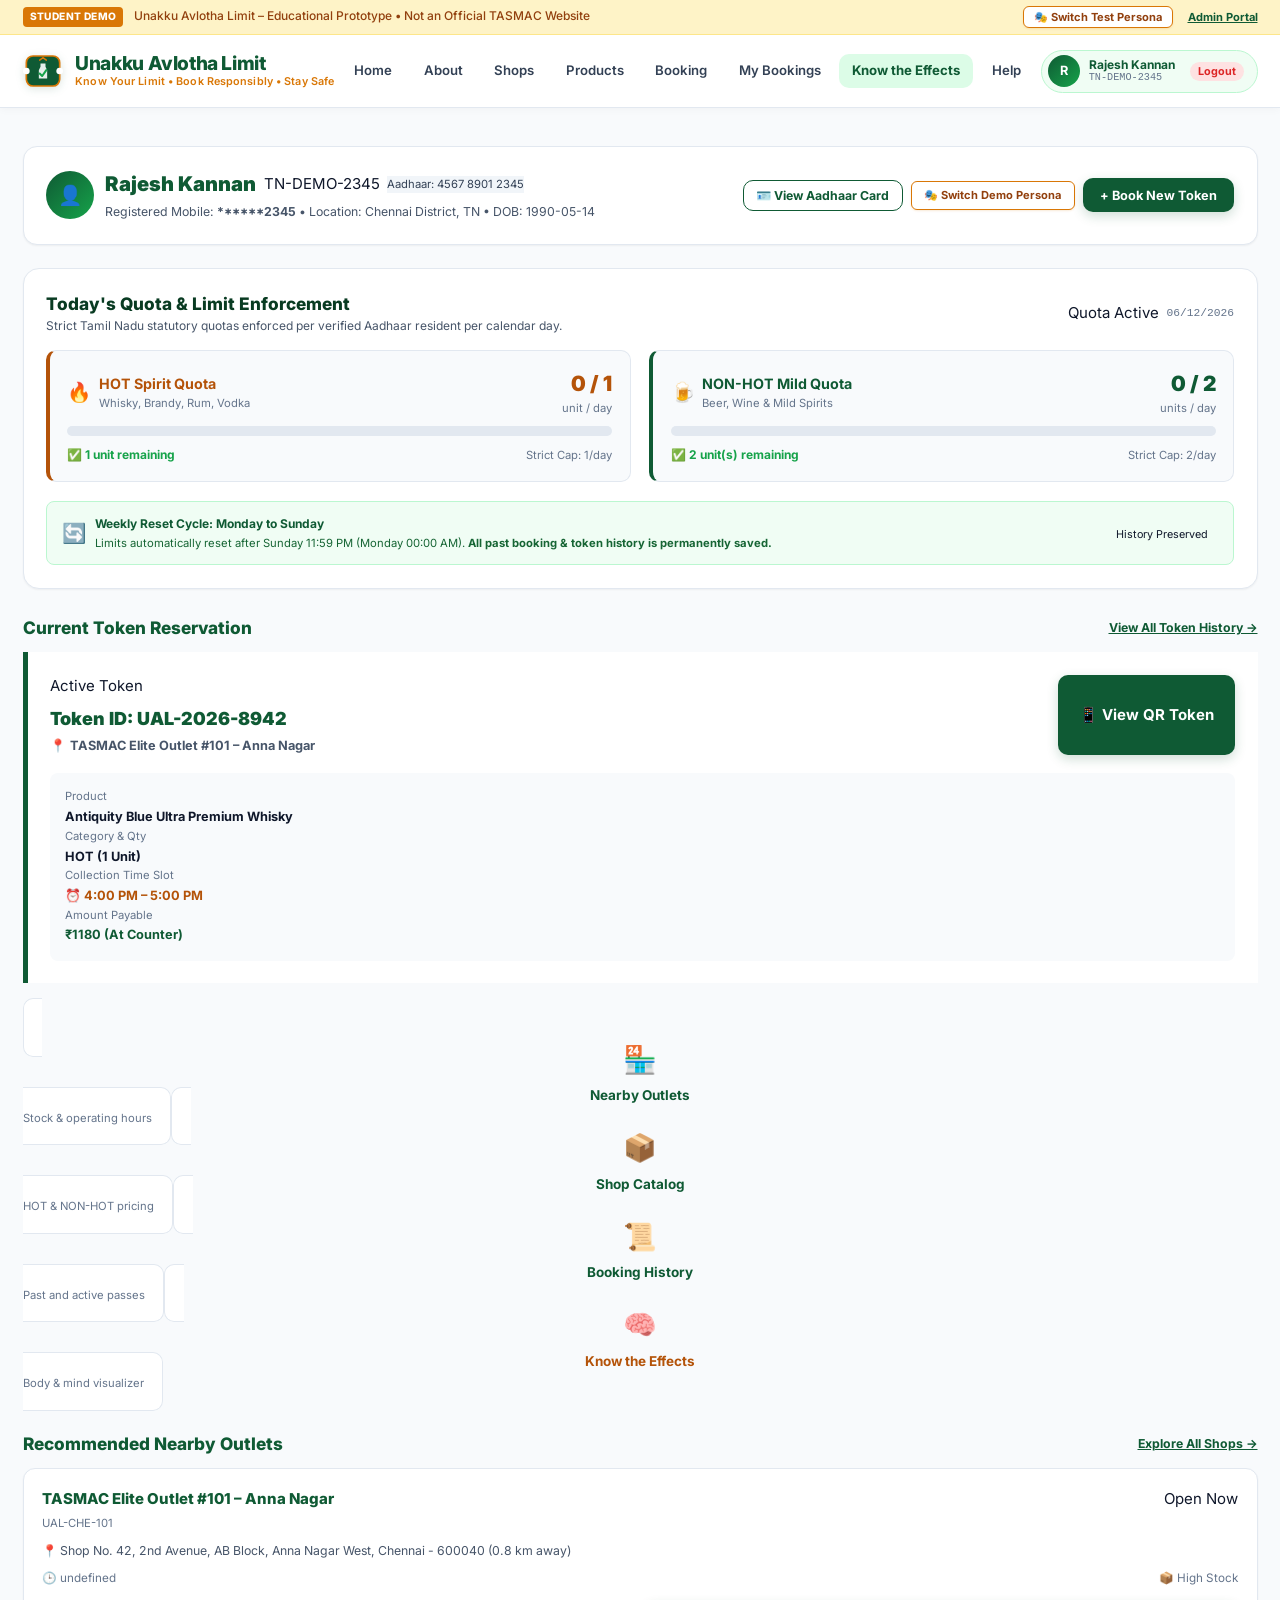
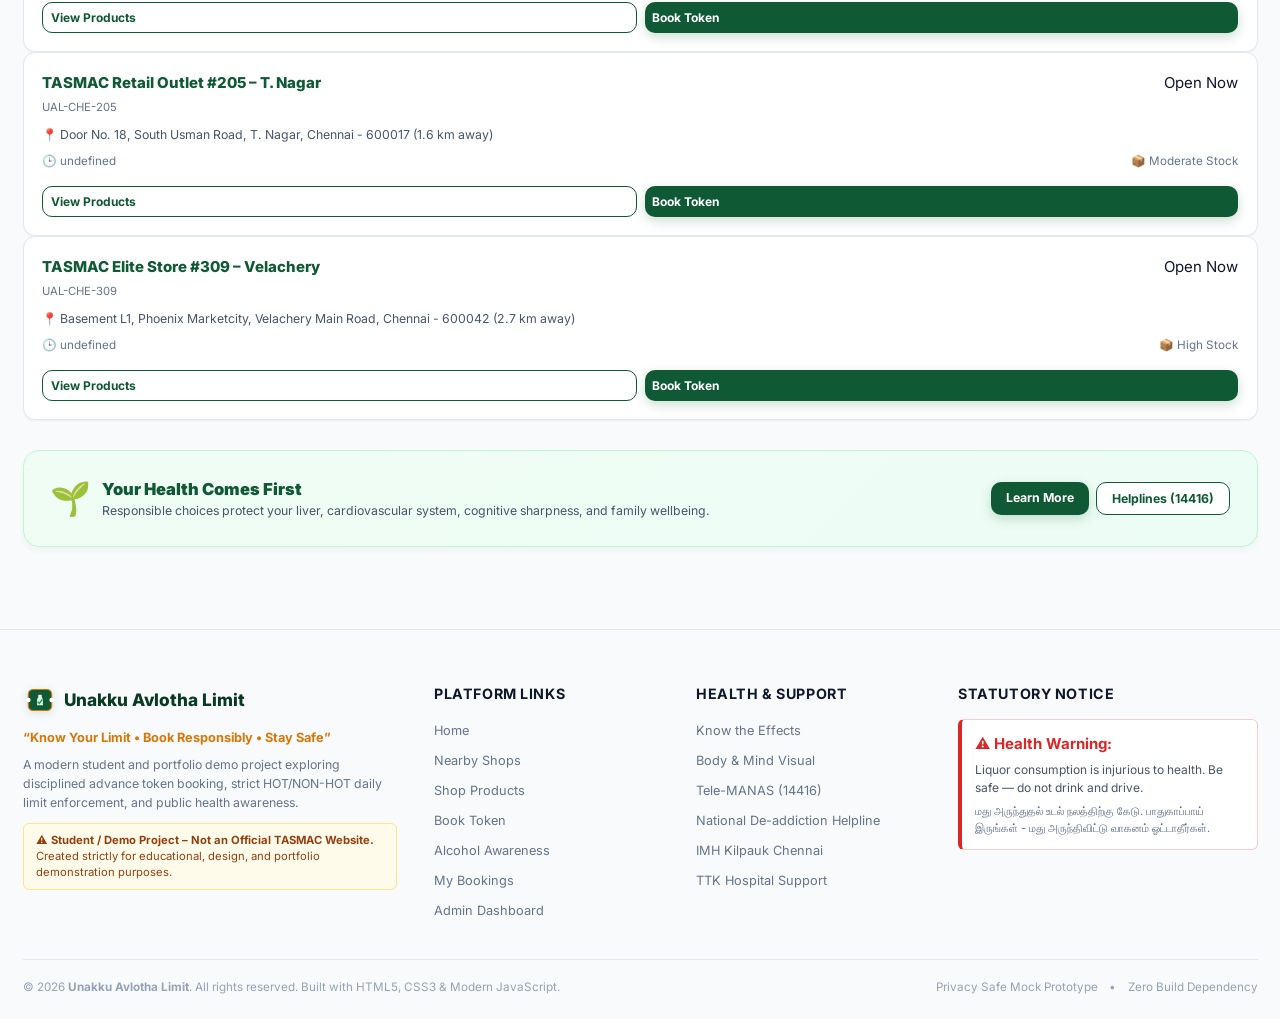
==== commit 5bed02c8: "update" ====
--- a/Projecttasmac/dashboard.html
+++ b/Projecttasmac/dashboard.html
@@ -25,17 +25,21 @@
               👤
             </div>
             <div>
-              <div class="flex items-center gap-2">
+              <div class="flex items-center gap-2 flex-wrap">
                 <h1 style="font-size:1.35rem; font-weight:900; color:#0f5a34;" id="dashCustName">Loading Resident...</h1>
                 <span class="mono-text badge badge-info" id="dashCustId">TN-DEMO-1234</span>
+                <span class="mono-text badge badge-neutral" style="background:#f1f5f9; color:#334155; font-size:0.75rem;" id="dashCustAadhaar">Aadhaar: XXXX-XXXX-1234</span>
               </div>
-              <p style="font-size:0.82rem; color:var(--text-secondary); margin-top:0.15rem;">
-                Registered Mobile: <strong id="dashCustPhone">******4521</strong> • Location: <span id="dashCustLocation">Chennai District</span>
+              <p style="font-size:0.82rem; color:var(--text-secondary); margin-top:0.25rem;">
+                Registered Mobile: <strong id="dashCustPhone">******4521</strong> • Location: <span id="dashCustLocation">Chennai District</span> • DOB: <span id="dashCustDob">1990-05-14</span>
               </p>
             </div>
           </div>
 
-          <div class="flex items-center gap-2">
+          <div class="flex items-center gap-2 flex-wrap">
+            <button type="button" class="btn-outline" onclick="UalUI.openAadhaarCardModal()" style="font-size:0.82rem; padding:0.45rem 0.85rem; border-color:#0f5a34; color:#0f5a34; font-weight:700;">
+              🪪 View Aadhaar Card
+            </button>
             <button class="btn-persona-quick" onclick="UalUI.openPersonaModal()" style="padding:0.45rem 0.85rem;">
               🎭 Switch Demo Persona
             </button>
--- a/Projecttasmac/css/style.css
+++ b/Projecttasmac/css/style.css
@@ -1246,6 +1246,15 @@
 
 .product-card:hover .product-image-container img {
   transform: scale(1.04);
+}
+
+.product-image-container.product-image-cigarette {
+  background: #fdf2f2;
+}
+
+.product-image-container.product-image-cigarette img {
+  object-fit: contain;
+  padding: 0.35rem 0;
 }
 
 .product-badge-cat {
